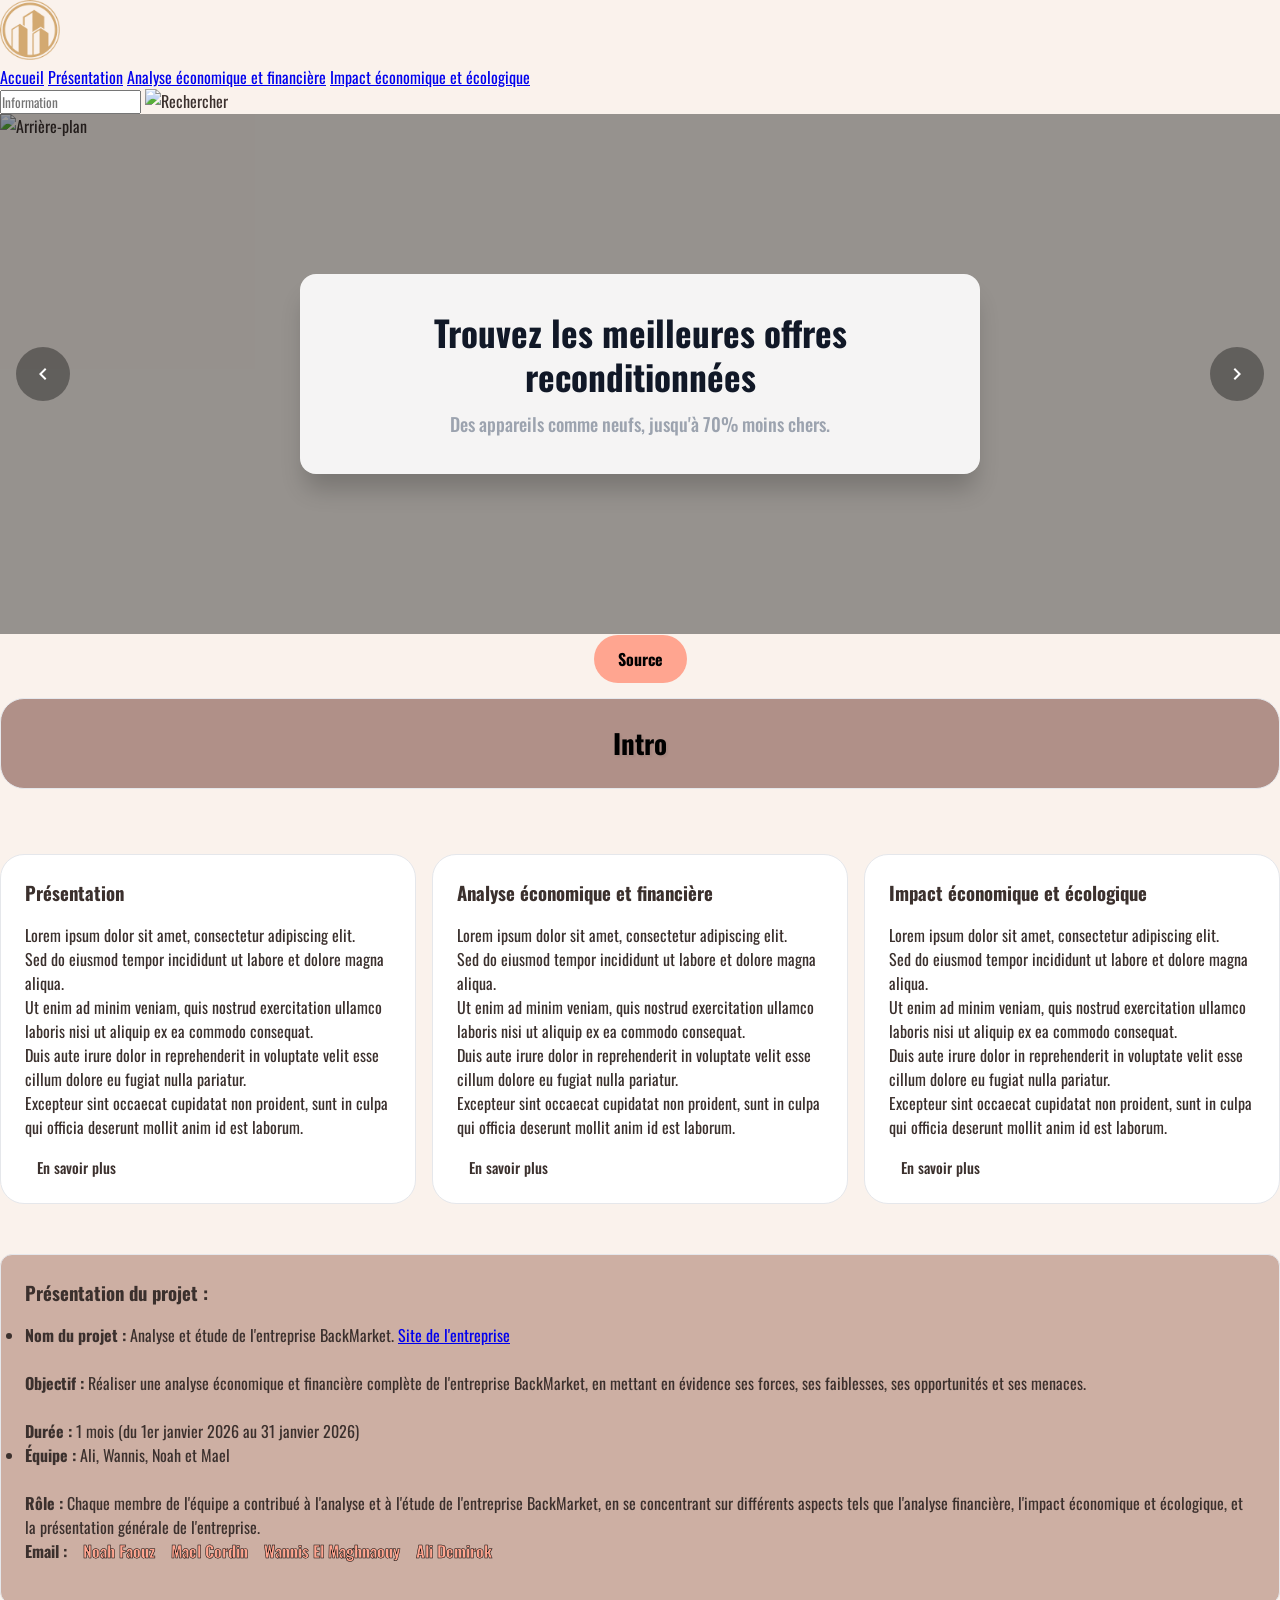
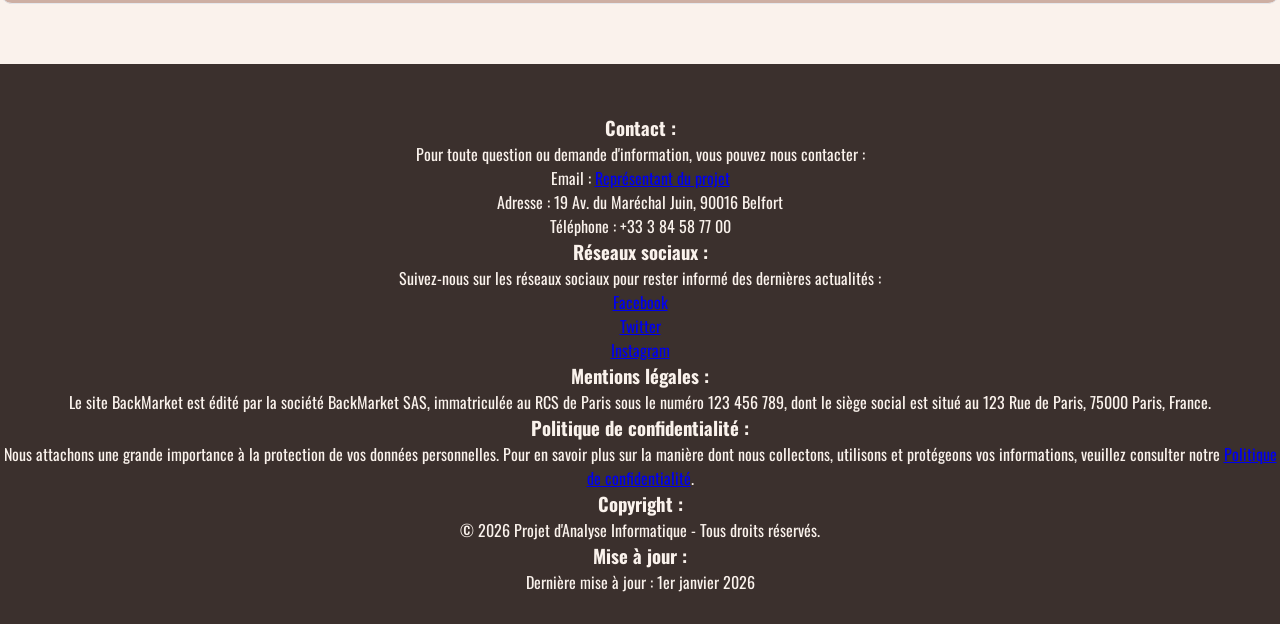
==== index.html @ 86b45fc1 "Update index.html" ====
<!DOCTYPE html>
<html lang="en">
<head>
    <meta charset="UTF-8">
    <meta name="viewport" content="width=device-width, initial-scale=1.0">
    <title>BackMarket - Etude et Analyse</title>
    <link rel="icon" href="img_mael/logo.png" type="image/x-icon" />
    <link rel="stylesheet" href="BackMarket.css" />
    <script src="https://code.iconify.design/iconify-icon/2.1.0/iconify-icon.min.js"></script>
    <script src="script.js" defer></script>
  


    
</head>
<body>  
    <header class="haut de la page">
        
        <nav class="labarre">
        <!-- LOGO entreprise  -->
          <img src="images/NMAW.png" alt="Description de l'image" width="60px"> 

        <!-- BARRE DE NAVIGATION -->
            
            <div class="liens">
            <a href="index.html" class="lien">Accueil</a>
            <a href="page_Ali.html" class="lien">Présentation</a>
            <a href="pageWannis.html" class="lien">Analyse économique et financière</a>
            <a href="page_Noah.html" class="lien">Impact économique et écologique</a>
            </div>
        

    
        <!-- BARRE DE RECHERCHE -->
        <div class="recherche">
            <input type="search" id="search" name="search" placeholder="Information">
            <label for="search">
                <img src="img_mael/Loupe.png" alt="Rechercher" class="icon-loupeMael">
            </label>
        </div>
        </nav>
    </header>

    
                                                             <!-- Hero Image-->

<section class="imagescentraleMael">
   <div class="carrouselMael" data-carousel>
    <div class="carousel-controlsMael">
      <button class="carousel-btnMael prevMael" data-carousel-button="prev" type="button" aria-label="Précédent">
        <svg viewBox="0 0 24 24" aria-hidden="true" class="carousel-iconMael">
          <path d="M15.41 7.41L14 6l-6 6 6 6 1.41-1.41L10.83 12z"/>
        </svg>
      </button>
      <button class="carousel-btnMael nextMael" data-carousel-button="next" type="button" aria-label="Suivant">
        <svg viewBox="0 0 24 24" aria-hidden="true" class="carousel-iconMael">
          <path d="M8.59 16.59L10 18l6-6-6-6-1.41 1.41L13.17 12z"/>
        </svg>
      </button>
    </div>
   
    <ul data-slides>
    <li class="slideMael" data-active>
      <img src="15.jpeg" alt="Arrière-plan" class="imgBackMael">

         <div class="TexteMael">
                <div class="Texte2Mael"> 
                <h1>Trouvez les meilleures offres reconditionnées</h1>  
                <p>Des appareils comme neufs, jusqu'à 70% moins chers.</p>
                </div>
            </div>
    </li>
    <li class="slideMael">
      <img src="15.jpeg" alt="Arrière-plan" class="imgBackMael">

         <div class="TexteMael">
                <div class="Texte2Mael"> 
                <h1>Trouvez les meilleures offres reconditionnées</h1>  
                <p>Des appareils comme neufs, jusqu'à chers.</p>
                </div>
            </div>
    </li>
    <li class="slideMael">
      <img src="fleur.jpeg" alt="Arrière-plan" class="imgBackMael">
         
        <div class="TexteMael">
                <div class="Texte2Mael"> 
                <h1>Trouvez les meilleures offres reconditionnées</h1>  
                <p>Des appareils comme neufs, jusqu'à 70% moins chers.</p>
                </div>
            </div>
    </li>
    </ul>
   </div>
  </section>
    

 
                                                             <!-- Sources-->


   
   <div class="SourceMael">
        <a class="SourcesMael" href=""><h4>Source</h4></a>
    </div> 
    
   
   
                                                             <!-- Infos Rapides-->
   
   
    <section class="presentationMael">
        <div class="introMael">
            <div class="intro-textMael">
                <h2>Intro</h2>
            </div>
        </div>
    </section>
   
    <section class="inforap-conteneurMael">
        
        <article class="inforapMael">
            <div class="Titre-rapPréMael">
                <h3>Présentation</h3>
            </div>
            <div class="Texte-rapPréMael">
                <p> Lorem ipsum dolor sit amet, consectetur adipiscing elit.<br>
                    Sed do eiusmod tempor incididunt ut labore et dolore magna aliqua.<br>
                    Ut enim ad minim veniam, quis nostrud exercitation ullamco laboris nisi ut aliquip ex ea commodo consequat.<br> 
                    Duis aute irure dolor in reprehenderit in voluptate velit esse cillum dolore eu fugiat nulla pariatur.<br> 
                    Excepteur sint occaecat cupidatat non proident, sunt in culpa qui officia deserunt mollit anim id est laborum.</p>
            </div>
            <div>
                <a href="page_Ali.html" class="lienMael">En savoir plus</a>
            </div>
        </article>
        <article class="inforapMael">
             <div class="Titre-rapAnalyseMael">
                <h3>Analyse économique et financière</h3>
            </div>
            <div class="Texte-rapAnalyseMael">
                <p> Lorem ipsum dolor sit amet, consectetur adipiscing elit.<br>
                    Sed do eiusmod tempor incididunt ut labore et dolore magna aliqua.<br>
                    Ut enim ad minim veniam, quis nostrud exercitation ullamco laboris nisi ut aliquip ex ea commodo consequat.<br> 
                    Duis aute irure dolor in reprehenderit in voluptate velit esse cillum dolore eu fugiat nulla pariatur.<br> 
                    Excepteur sint occaecat cupidatat non proident, sunt in culpa qui officia deserunt mollit anim id est laborum.</p>
            </div>
            <div>
                <a href="pageWannis.html" class="lienMael">En savoir plus</a>
            </div>
        </article>
        <article class="inforapMael">
             <div class="Titre-rapImpactMael">
                <h3>Impact économique et écologique</h3>
            </div>
            <div class="Texte-rapImpactMael">
                <p> Lorem ipsum dolor sit amet, consectetur adipiscing elit.<br>
                    Sed do eiusmod tempor incididunt ut labore et dolore magna aliqua.<br>
                    Ut enim ad minim veniam, quis nostrud exercitation ullamco laboris nisi ut aliquip ex ea commodo consequat.<br> 
                    Duis aute irure dolor in reprehenderit in voluptate velit esse cillum dolore eu fugiat nulla pariatur.<br> 
                    Excepteur sint occaecat cupidatat non proident, sunt in culpa qui officia deserunt mollit anim id est laborum.</p>
            </div>
            <div>
                <a href="page_Noah.html" class="lienMael">En savoir plus</a>
            </div>
        </article>
    </section>
    
   
   
                                                             <!-- Le projet -->
    <section class="Projet_Analyse_InformatiqueMael">
        <article class= "Projet-TitreMael">
            <h3>Présentation du projet  :</h3>
        </article>
        <article class="Projet-listMael">
            <ul class="listMael">
                <li>
                    <strong>Nom du projet :</strong> Analyse et étude de l'entreprise BackMarket.
                    <a href="page_BackMarket.html"target="_blank">Site de l'entreprise</a> <br> <br>
                    <strong>Objectif :</strong> Réaliser une analyse économique et financière complète de l'entreprise BackMarket, en mettant en évidence ses forces, ses faiblesses, ses opportunités et ses menaces. <br> <br>
                    <strong>Durée :</strong> 1 mois (du 1er janvier 2026 au 31 janvier 2026)
                </li>
        

                <li>
                    <strong>Équipe :</strong> Ali, Wannis, Noah et Mael <br> <br>
                    <strong>Rôle :</strong> Chaque membre de l'équipe a contribué à l'analyse et à l'étude de l'entreprise BackMarket, en se concentrant sur différents aspects tels que l'analyse financière, l'impact économique et écologique, et la présentation générale de l'entreprise. <br>
                    <ul class="AdresseMAILMael">
                        <li><strong>Email :</strong> </li>
                        <li><a href="noah.faouz@edu.univ-fcomte.fr" class="AdresseMAILMael1">Noah Faouz</a></li>
                        <li><a href="mael.cordin@edu.univ-fcomte.fr"class="AdresseMAILMael1">Mael Cordin</a></li>
                        <li><a href="wannis.el_maghnaouy@edu.univ-fcomte.fr"class="AdresseMAILMael1">Wannis El Maghnaouy</a></li>
                        <li><a href="ali.demirok@edu.univ-fcomte.fr"class="AdresseMAILMael1">Ali Demirok</a></li>
                    </ul>
                </li>
                </li>
            </ul>
        </article>
    </section>





                                                             <!-- Pieds de page-->
    <footer class="footerMael">
    <article class="ContactMael">
        
        <div class="contactMael">
            <h3>Contact :</h3>
            <p>Pour toute question ou demande d'information, vous pouvez nous contacter :</p>
            <p>Email : <a href="noah.faouz@edu.univ-fcomte.fr">Représentant du projet</a></p>
            <p>Adresse : 19 Av. du Maréchal Juin, 90016 Belfort</p>
            <p>Téléphone : +33 3 84 58 77 00</p>
        </div>
    </article>    

    <article class="ReseauxMael"> 
        <div class="reseauxMael">
            <h3>Réseaux sociaux :</h3>
            <p>Suivez-nous sur les réseaux sociaux pour rester informé des dernières actualités :</p>
            <ul class="listMael">
                <li>
                    <iconify-icon icon="fa6-brands:facebook"></iconify-icon>   
                    <a href="https://www.facebook.com/backmarket" target="_blank">Facebook</a>
                </li>
                <li>
                    <iconify-icon icon="fa6-brands:x-twitter"></iconify-icon>
                    <a href="https://www.twitter.com/backmarket" target="_blank">Twitter</a>
                </li>
                <li>
                    <iconify-icon icon="fa6-brands:instagram"></iconify-icon>
                    <a href="https://www.instagram.com/backmarket" target="_blank">Instagram</a>
                </li>
            </ul>
        </div>
    </article>

    <article class="mentions_politiqueMael">
        <div class="mentionsMael">
            <h3>Mentions légales :</h3>
            <p>Le site BackMarket est édité par la société BackMarket SAS, immatriculée au RCS de Paris sous le numéro 123 456 789, dont le siège social est situé au 123 Rue de Paris, 75000 Paris, France.</p>
        </div>
        
        
        <div class="politiqueMael">
            <h3>Politique de confidentialité :</h3>
            <p>Nous attachons une grande importance à la protection de vos données personnelles. Pour en savoir plus sur la manière dont nous collectons, utilisons et protégeons vos informations, veuillez consulter notre <a href="politique_confidentialite.html">Politique de confidentialité</a>.</p>
        </div>
    </article>
    
    
    <article class="copyright_miseMael">
        <div class="copyrightMael">
            <h3>Copyright :</h3>
            <p>© 2026 Projet d'Analyse Informatique - Tous droits réservés.</p>
        </div>
        
        
        <div class="mise_a_jourMael">
            <h3>Mise à jour :</h3>
            <p>Dernière mise à jour : 1er janvier 2026</p>
        </div>
    </article>
    
</footer>

</body>
</html>
---- BackMarket.css ----
/* ==========================================================================
   1. VARIABLES & REINITIALISATION (RESET)
   ========================================================================== */
@import url('https://fonts.googleapis.com/css2?family=Oswald:wght@300;400;500;600;700&display=swap');



:root {
  /* Palette de couleurs */
  --couleur-saumon: #FFA590;
  --creme: #FAF2EC; 
  --brun: #B09088;
  --rose: #CDAFA3; 
  --brun-fonce: #3B302D; 

  /* Thème global appliqué */
  --primary-color: var(--couleur-saumon);
  --accent-color: var(--brun);
  --text-color: var(--brun-fonce);
  --bg-color: var(--creme);
}



* {
  margin: 0;
  padding: 0;
  box-sizing: border-box;
  font-family: 'Oswald', sans-serif;
}

body {
  color: var(--text-color);
  background-color: var(--bg-color);
  line-height: 1.5;
}

/* ==========================================================================
   2. EN-TÊTE & NAVIGATION
   ========================================================================== */

/* En-tête principal */
.header {
  position: sticky;
  top: 0;
  z-index: 1000;
  background-color: rgba(250, 242, 236, 0.95); /* Créme semi-transparent */
  backdrop-filter: blur(10px);
  -webkit-backdrop-filter: blur(10px);
  border-bottom: 1px solid var(--rose);
  box-shadow: 0 2px 10px rgba(0, 0, 0, 0.05);
}

/* Barre de navigation */
.headerMael {
  position: sticky;
  top: 0;
  z-index: 1000;
  background-color: rgba(250, 242, 236, 0.95); /* Créme semi-transparent */
  backdrop-filter: blur(10px);
  -webkit-backdrop-filter: blur(10px);
  border-bottom: 1px solid var(--rose);
  box-shadow: 0 2px 10px rgba(0, 0, 0, 0.05);
}

/* Barre de navigation */
.labarreMael, 
.navbarMael {
  max-width: 1300px;
  margin: 0 auto;
  height: 75px;
  padding: 0 24px;
  display: flex;
  align-items: center;
  justify-content: space-between;
  gap: 15px;
  flex-wrap: nowrap;
}


/* Liens de navigation */
.liensMael, 
.nav-linksMael {
  display: flex;
  align-items: center;
  gap: 15px;
  white-space: nowrap;
  list-style: none;
}

.lienMael, 
.nav-linksMael a {
  text-decoration: none;
  color: var(--brun-fonce);
  font-size: 0.92rem;
  font-weight: 500;
  padding: 8px 12px;
  border-radius: 8px;
  transition: all 0.2s ease;
}

.lienMael:hover, 
.nav-linksMael a:hover {
  background-color: var(--rose);
  color: #ffffff;
}

/* Champ de recherche */
.rechercheMael {
  position: relative;
  display: flex;
  align-items: center;
  background-color: #ffffff;
  border: 1px solid var(--rose);
  padding: 5px 15px;
  border-radius: 25px;
  width: 220px;
  transition: all 0.2s ease;
}

.rechercheMael:focus-within {
  background-color: #ffffff;
  border-color: var(--couleur-saumon);
  box-shadow: 0 0 0 3px rgba(255, 165, 144, 0.3);
  width: 260px;
}

.rechercheMael input[type="search"] {
  border: none;
  outline: none;
  background: transparent;
  width: 100%;
  font-size: 0.88rem;
  color: var(--brun-fonce);
  padding-right: 30px;
}

.rechercheMael input[type="search"]::placeholder {
  color: var(--brun);
  font-style: italic;
}

.rechercheMael label {
  position: absolute;
  right: 10px;
  display: flex;
  align-items: center;
  cursor: pointer;
}

.icon-loupeMael {
  width: 18px;
  height: 18px;
  object-fit: contain;
}


/* ==========================================================================
   3. SECTIONS HERO & IMAGES CENTRALES
   ========================================================================== */

/* Hero banner dynamique */
.imagescentraleMael {
    position: relative;
    width: 100%;
    height: 520px;
    overflow: hidden;
}

.carrouselMael {
  position: relative;
  width: 100%;
  height: 100%;
}

.carrouselMael > ul {
  position: relative;
  width: 100%;
  height: 100%;
  list-style: none;
}

.carousel-controlsMael {
  position: absolute;
  inset: 0;
  z-index: 2;
  pointer-events: none;
}

.slideMael {
  position: absolute;
  inset: 0;
  opacity: 0;
  transition: 200ms opacity ease-in-out;
  transition-delay: 200ms;
}

.slideMael[data-active] {
  opacity: 1;
  z-index: 1;
  transition-delay: 0ms;
}

.imgBackMael {
    width: 100%;
    height: 100%;
    object-fit: cover; 
    display: block;
}

.TexteMael {
    position: absolute;
    inset: 0;
    background: rgba(0, 0, 0, 0.4); 
    display: flex;
    justify-content: center;
    align-items: center;
    padding: 20px;
}

.Texte2Mael {
    background-color: rgba(255, 255, 255, 0.9); 
    backdrop-filter: blur(5px); 
    padding: 36px 48px;
    border-radius: 16px;
    text-align: center;
    max-width: 680px;
    box-shadow: 0 20px 25px -5px rgba(0, 0, 0, 0.2);
}

.Texte2Mael h1{
font-size: 2.2rem;
font-weight: 700;
color: #111827 ;
margin-bottom: 12px;
line-height: 1.25;
}

.Texte2Mael p{
    font-size: 1.15rem;
    color: #9ca3af;
    font-weight: 500;
}

.carousel-btnMael {
  position: absolute;
  top: 50%;
  transform: translateY(-50%);
  width: 54px;
  height: 54px;
  border: none;
  border-radius: 50%;
  background: rgba(0, 0, 0, 0.35);
  color: white;
  cursor: pointer;
  display: flex;
  align-items: center;
  justify-content: center;
  pointer-events: auto;
}

.carousel-btnMael.prevMael {
  left: 1rem;
}

.carousel-btnMael.nextMael {
  right: 1rem;
}

.carousel-btnMael:hover,
.carousel-btnMael:focus {
  background: rgba(0, 0, 0, 0.55);
  outline: none;
}


.carousel-iconMael {
  width: 24px;
  height: 24px;
  fill: currentColor;
  display: block;
}

/* ==========================================================================
   3.5 Page Accueil 
   ========================================================================== */

/*Fiches rapides*/

.introMael{
    max-width: 1300px;
    margin: 15px auto;
    padding: 24px;
    background: var(--brun);
    border-radius: 24px;
    border: 1px solid #e5e7eb;
    
    display:flex;
    justify-content: center;
}

.intro-textMael{
    
    font-size: large;
   font-weight: bolder;
   text-transform: capitalize;
   text-shadow: 2px 2px 2Px rgba(0, 0, 0, 0.05) ;
   color: black;

}


.inforapMael{
    max-width: 1300px;
    margin: 50px auto;
    padding: 24px;
    background: #ffffff;
    border-radius: 24px;
    border: 1px solid #e5e7eb;

    display: flex;
    flex-direction: column;
    gap: 16px;
    justify-content: space-between;
    align-items: flex-start;
}

.inforap-conteneurMael{
    display: flex;
    flex-direction: row;
    justify-content: space-between;
    gap: 16px;
}


.inforapMael:hover{
    box-shadow: 0 10px 15px -3px rgba(0, 0, 0, 0.1), 0 4px 6px -2px rgba(0, 0, 0, 0.05);
    transform: scale(1.02) translateY(-2px);
    transition: all 0.2s ease;
}


/* Projet */

.AdresseMAILMael{
    list-style-type: none;
    padding: 0;
    display: flex;
    gap: 1px 16px;
    flex-wrap: wrap;
    justify-content: flex-start;
}

.AdresseMAILMael1{
    text-decoration: none;
    color: var(--couleur-saumon);
    -webkit-text-stroke: 0.5px #000000;
    font-weight: bold;

}

.AdresseMAILMael1:hover{
    background-color: #e5e7eb;
    color: #000000;
    border-radius: 24px;
}



.Projet_Analyse_InformatiqueMael{
    background: var(--rose);
    border-radius: 12px;
    border: 1px solid #e5e7eb;
    padding: 24px;
}

.Projet-listMael{
    padding: 16px 0;
    display: flex;
    gap: 16px;
    flex-wrap: wrap;
    justify-content: center;
}

/*Sources*/

.SourceMael {
    display: flex;
    justify-content: center;
}

.SourcesMael{
    display: flex;
    align-items: center;
    justify-content: center;
    padding: 12px 24px;
    margin-top: 1px;
    border-radius: 24px;
    background: var(--couleur-saumon);
    color: black;
    text-decoration: none;
}

.SourcesMael:hover{
  box-shadow: 0 10px 15px -3px rgba(0, 0, 0, 0.1), 0 4px 6px -2px rgba(0, 0, 0, 0.05);
    transform: scale(1.02) translateY(-2px);
    transition: all 0.2s ease;
}



/* ==========================================================================
   4. BOUTONS & SECTIONS GENERALES
   ========================================================================== */

.button {
  display: inline-block;
  padding: 12px 25px;
  background-color: var(--couleur-saumon);
  color: var(--creme);
  text-decoration: none;
  border-radius: 8px;
  font-weight: bold;
  transition: all 0.3s ease;
}

.button:hover {
  transform: translateY(-2px);
  background-color: var(--brun);
  color: #ffffff;
}

.section {
  max-width: 1100px;
  margin: auto;
  padding: 80px 20px;
  text-align: center;
}

.section h2 {
  font-size: 2.2rem;
  margin-bottom: 20px;
  color: var(--brun-fonce);
}

.section > p {
  max-width: 700px;
  margin: 0 auto;
}

/* ==========================================================================
   5. CARTES & SERVICES
   ========================================================================== */

.services {
  max-width: 1200px;
  margin: 0 auto;
}

.cards {
  margin-top: 40px;
  display: grid;
  grid-template-columns: repeat(3, 1fr);
  gap: 25px;
}

.card {
  padding: 30px;
  background-color: #ffffff;
  border: 1px solid var(--rose);
  border-radius: 12px;
  transition: all 0.3s ease;
}

.card:hover {
  transform: translateY(-5px);
  box-shadow: 0 10px 25px rgba(59, 48, 45, 0.15);
}

.card h3 {
  margin-bottom: 15px;
  color: var(--brun-fonce);
}

/* ==========================================================================
   6. CONTENUS SPECIFIQUES (SOURCES, CONTACT)
   ========================================================================== */

.Sources {
  max-width: 1300px;
  margin: 50px auto;
  padding: 24px;
  background: #ffffff;
  border-radius: 12px;
  border: 1px solid var(--rose);
}

.Sources h2 {
  font-size: 1.4rem;
  color: var(--brun-fonce);
  margin-bottom: 16px;
}

.list {
  list-style-type: none;
  padding: 0;
}

.list li {
  padding: 10px 0;
  border-bottom: 1px solid var(--creme);
  color: var(--brun-fonce);
  font-size: 0.92rem;
  line-height: 1.5;
}

.list li:last-child {
  border-bottom: none;
}

.contact {
  background-color: var(--creme);
  max-width: none;
}

.contact .button {
  margin-top: 25px;
  background-color: var(--couleur-saumon);
  color: #ffffff;
}

.haut-de-la-page {  
  color: var(--couleur-saumon);
}



/* ==========================================================================
   STYLES SPÉCIFIQUES : IMPACT ÉCOLOGIQUE & TABLEAU
   ========================================================================== */

/* En-tête de section principal */
main section:first-child {
  margin-bottom: 48px;
  padding: 40px 32px;
  background-color: rgba(250, 242, 236, 0.8); /* Fond crème très doux */
  border: 1px solid rgba(205, 175, 163, 0.4); /* Bordure rose subtile */
  border-radius: 16px;
  box-shadow: 0 4px 20px rgba(59, 48, 45, 0.04); /* Ombre douce */
}

/* Espacement global des sections */
main section {
  margin-bottom: 56px;
  padding: 0 10px;
}

main section h2 {
  margin-bottom: 28px;
  color: var(--brun-fonce);
  font-family: 'Oswald', sans-serif;
}

/* --- CARTES D'IMPACT EN CHIFFRES --- */
.cards {
  display: grid;
  grid-template-columns: repeat(auto-fit, minmax(260px, 1fr));
  gap: 24px;
  margin-top: 24px;
}

.cards .card {
  text-align: center;
  background-color: #ffffff;
  padding: 32px 24px; /* Padding interne généreux */
  margin: 0;
  border: 1px solid rgba(205, 175, 163, 0.5); /* Bordure fluide */
  border-radius: 16px;
  box-shadow: 0 4px 15px rgba(59, 48, 45, 0.05); /* Transition d'ombre */
  transition: transform 0.3s ease, box-shadow 0.3s ease, border-color 0.3s ease;
}

.cards .card:hover {
  transform: translateY(-4px); /* Effet d'élévation fluide */
  border-color: var(--couleur-saumon);
  box-shadow: 0 10px 25px rgba(255, 165, 144, 0.18);
}

.cards .card h3 {
  font-size: 2.8rem;
  font-weight: 700;
  color: var(--couleur-saumon);
  margin-bottom: 12px;
  line-height: 1.1;
}

.cards .card p {
  color: var(--brun-fonce);
  font-size: 0.98rem;
  line-height: 1.5;
  margin: 0;
}

/* --- TABLEAU COMPARATIF FLUIDE --- */
.table-container {
  overflow-x: auto;
  border-radius: 16px;
  border: 1px solid rgba(205, 175, 163, 0.5);
  box-shadow: 0 4px 18px rgba(59, 48, 45, 0.04);
  margin-top: 20px;
}

.table {
  width: 100%;
  border-collapse: separate;
  border-spacing: 0;
  background-color: #ffffff;
}

.table th, 
.table td {
  padding: 18px 24px; /* Marges internes confortables */
  text-align: left;
  border-bottom: 1px solid rgba(250, 242, 236, 0.9);
}

.table th {
  background-color: var(--brun-fonce);
  color: var(--creme);
  font-weight: 600;
  font-size: 1rem;
  letter-spacing: 0.5px;
}

.table tr:last-child td {
  border-bottom: none; /* Supprime la bordure de la dernière ligne */
}

.table tbody tr {
  transition: background-color 0.2s ease;
}

.table tbody tr:hover {
  background-color: rgba(250, 242, 236, 0.6); /* Survol doux sur la ligne */
}

/* Badges de statut dans le tableau */
.badge {
  display: inline-block;
  padding: 8px 16px; /* Padding ajusté pour un effet pilule */
  margin: 2px 0;
  border-radius: 20px;
  font-size: 0.85rem;
  font-weight: 500;
  letter-spacing: 0.3px;
}

.badge.bg-success {
  background-color: rgba(255, 165, 144, 0.2); /* Fond léger */
  color: var(--brun-fonce);
  border: 1px solid var(--couleur-saumon);
}

.badge.bg-danger {
  background-color: rgba(176, 144, 136, 0.15);
  color: var(--brun-fonce);
  border: 1px solid var(--rose);
}

/* Section globale du graphique */
.section-graphique {
  justify-content: center;
  text-align: center;
}

.section-graphique h2 {
  color: var(--brun-fonce);
  font-family: 'Oswald', sans-serif;
  font-size: 1.8rem;
  margin-bottom: 24px;
}

/* Carte flottante sans bordure */
.conteneur-graphique {
  width: 100%;
  max-width: 850px;
  margin: 0 auto;
  padding: 20px;
  background-color: #ffffff;
  
  /* Retrait total de bordure */
  border: none; 
  
  /* Coins arrondis doux */
  border-radius: 16px; 
  
  /* Ombre portée principale : effet carte flottante */
  box-shadow: 0 10px 30px rgba(59, 48, 45, 0.08), 
              0 2px 8px rgba(0, 0, 0, 0.04);
              
  /* Animation fluide au survol */
  transition: transform 0.3s cubic-bezier(0.165, 0.84, 0.44, 1), 
              box-shadow 0.3s cubic-bezier(0.165, 0.84, 0.44, 1);
}

/* Effet au survol (la carte s'élève légèrement) */
.conteneur-graphique:hover {
  transform: translateY(-6px);
  box-shadow: 0 20px 40px rgba(59, 48, 45, 0.12), 
              0 6px 16px rgba(255, 165, 144, 0.2); /* Touche saumon très subtile dans l'ombre */
}

/* Image à l'intérieur */
.conteneur-graphique img {
  width: 100%;
  height: auto;
  display: block;
  border-radius: 12px;
  object-fit: contain;
}

/* ==========================================================================
   7. PIED DE PAGE (FOOTER)
   ========================================================================== */

footer, 
.pieds {
  background-color: var(--brun-fonce);
  color: var(--creme);
  padding: 50px 0 30px 0;
  margin-top: 60px;
  text-align: center;
}

.pieds-div {
  max-width: 1300px;
  margin: 0 auto;
  padding: 0 24px;
  display: flex;
  justify-content: space-between;
  gap: 40px;
  flex-wrap: wrap;
  text-align: left;
}

.pieds-info, 
.pieds-liens, 
.pieds-legal {
  flex: 1;
  min-width: 220px;
}

.pieds h3 {
  font-size: 1.2rem;
  margin-bottom: 12px;
  color: #ffffff;
}

.pieds h4 {
  font-size: 1rem;
  margin-bottom: 12px;
  color: var(--rose);
}

.pieds p {
  color: var(--rose);
  font-size: 0.88rem;
  line-height: 1.5;  
}

.pieds-liens a {
  display: block;
  color: var(--creme);
  text-decoration: none;
  font-size: 0.9rem;
  margin-bottom: 8px;
  transition: color 0.2s ease;
}

.pieds-liens a:hover {
  color: var(--couleur-saumon);
}

/* ==========================================================================
   8. MEDIA QUERIES (RESPONSIVE)
   ========================================================================== */

@media (max-width: 960px) {
  .labarre, 
  .navbar {
    flex-direction: column;
    height: auto;
    padding: 16px;
  }

  .liens, 
  .nav-links {
    flex-wrap: wrap;
    justify-content: center;
  }

  .recherche, 
  .recherche:focus-within {
    width: 100%;
  }

  .cards {
    grid-template-columns: 1fr;
  }
  
  .imagecentrale {
    height: 380px;
  }

  .Texte2 h1 {
    font-size: 1.6rem;
  }

  .Texte2 a {
    font-size: 0.98rem;
  }
}
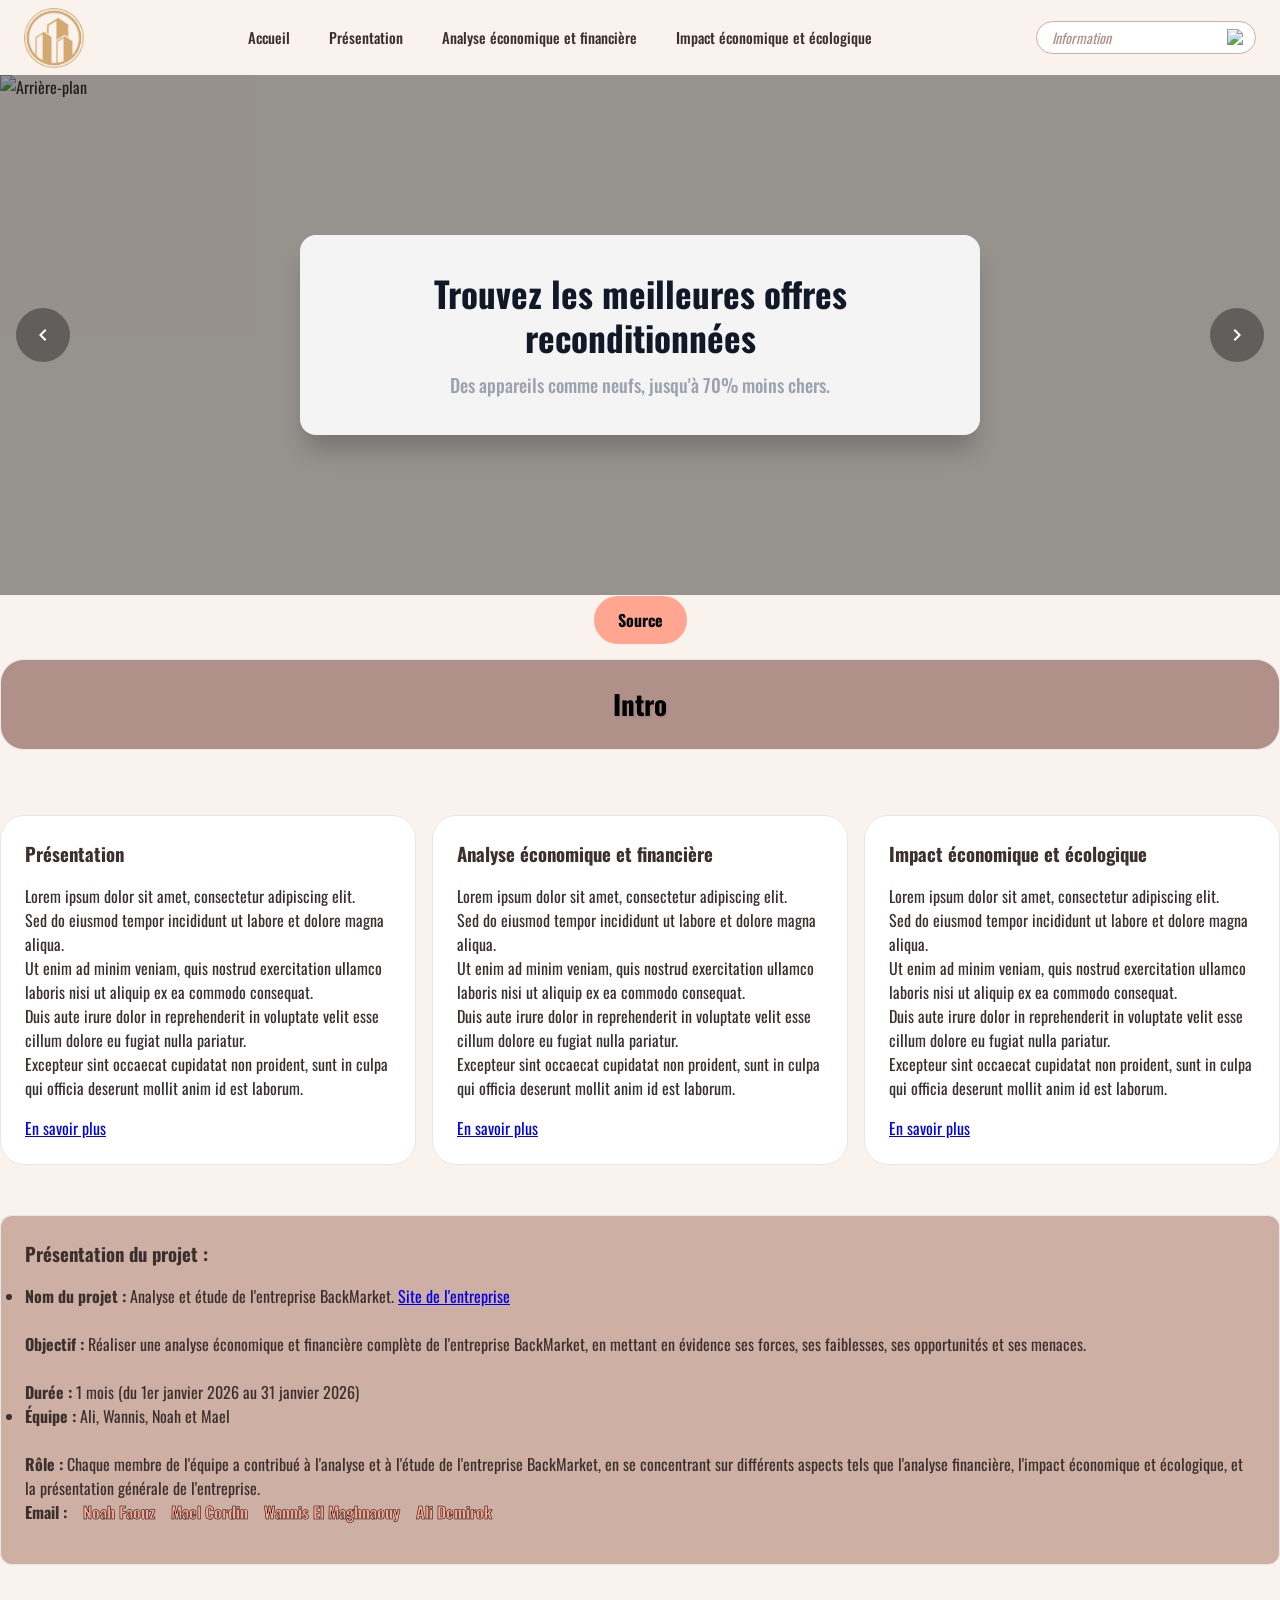
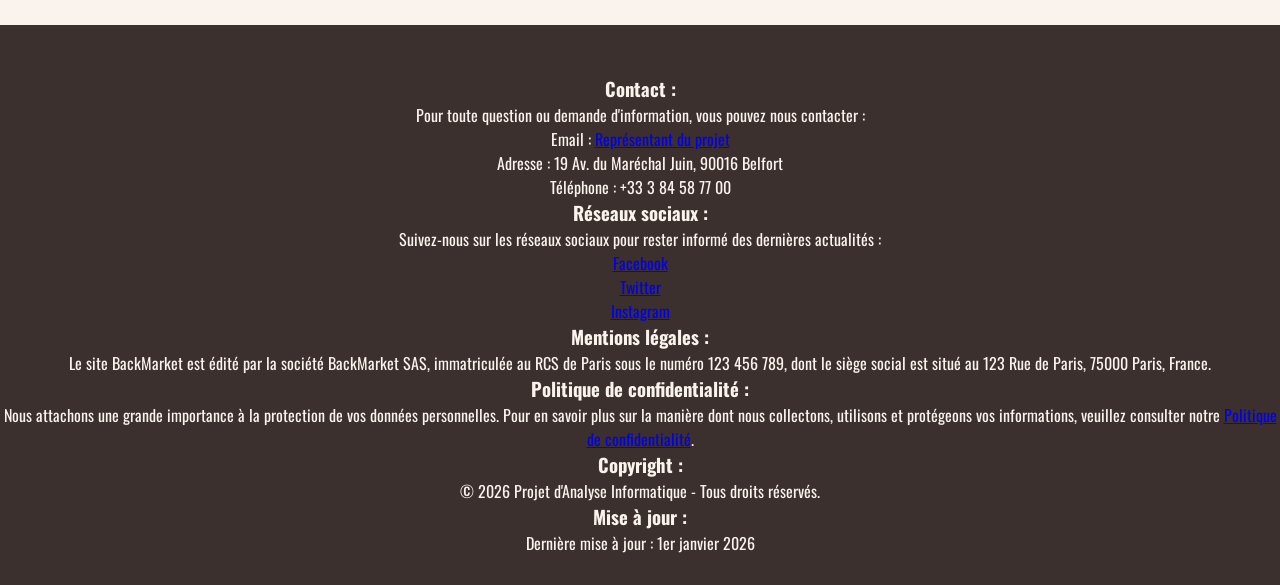
==== commit 73efdb9f: "Update search icon class in index.html" ====
--- a/index.html
+++ b/index.html
@@ -35,7 +35,7 @@
         <div class="recherche">
             <input type="search" id="search" name="search" placeholder="Information">
             <label for="search">
-                <img src="img_mael/Loupe.png" alt="Rechercher" class="icon-loupeMael">
+                <img src="img_mael/Loupe.png" alt="Rechercher" class="icon-loupe">
             </label>
         </div>
         </nav>
--- a/BackMarket.css
+++ b/BackMarket.css
@@ -52,7 +52,7 @@
 }
 
 /* Barre de navigation */
-.headerMael {
+.header {
   position: sticky;
   top: 0;
   z-index: 1000;
@@ -64,8 +64,8 @@
 }
 
 /* Barre de navigation */
-.labarreMael, 
-.navbarMael {
+.labarre, 
+.navbar {
   max-width: 1300px;
   margin: 0 auto;
   height: 75px;
@@ -79,8 +79,8 @@
 
 
 /* Liens de navigation */
-.liensMael, 
-.nav-linksMael {
+.liens, 
+.nav-link {
   display: flex;
   align-items: center;
   gap: 15px;
@@ -88,8 +88,8 @@
   list-style: none;
 }
 
-.lienMael, 
-.nav-linksMael a {
+.lien, 
+.nav-links a {
   text-decoration: none;
   color: var(--brun-fonce);
   font-size: 0.92rem;
@@ -99,14 +99,14 @@
   transition: all 0.2s ease;
 }
 
-.lienMael:hover, 
-.nav-linksMael a:hover {
+.lien:hover, 
+.nav-links a:hover {
   background-color: var(--rose);
   color: #ffffff;
 }
 
 /* Champ de recherche */
-.rechercheMael {
+.recherche {
   position: relative;
   display: flex;
   align-items: center;
@@ -118,14 +118,14 @@
   transition: all 0.2s ease;
 }
 
-.rechercheMael:focus-within {
+.recherche:focus-within {
   background-color: #ffffff;
   border-color: var(--couleur-saumon);
   box-shadow: 0 0 0 3px rgba(255, 165, 144, 0.3);
   width: 260px;
 }
 
-.rechercheMael input[type="search"] {
+.recherche input[type="search"] {
   border: none;
   outline: none;
   background: transparent;
@@ -135,12 +135,12 @@
   padding-right: 30px;
 }
 
-.rechercheMael input[type="search"]::placeholder {
+.recherche input[type="search"]::placeholder {
   color: var(--brun);
   font-style: italic;
 }
 
-.rechercheMael label {
+.recherche label {
   position: absolute;
   right: 10px;
   display: flex;
@@ -148,7 +148,7 @@
   cursor: pointer;
 }
 
-.icon-loupeMael {
+.icon-loupe {
   width: 18px;
   height: 18px;
   object-fit: contain;
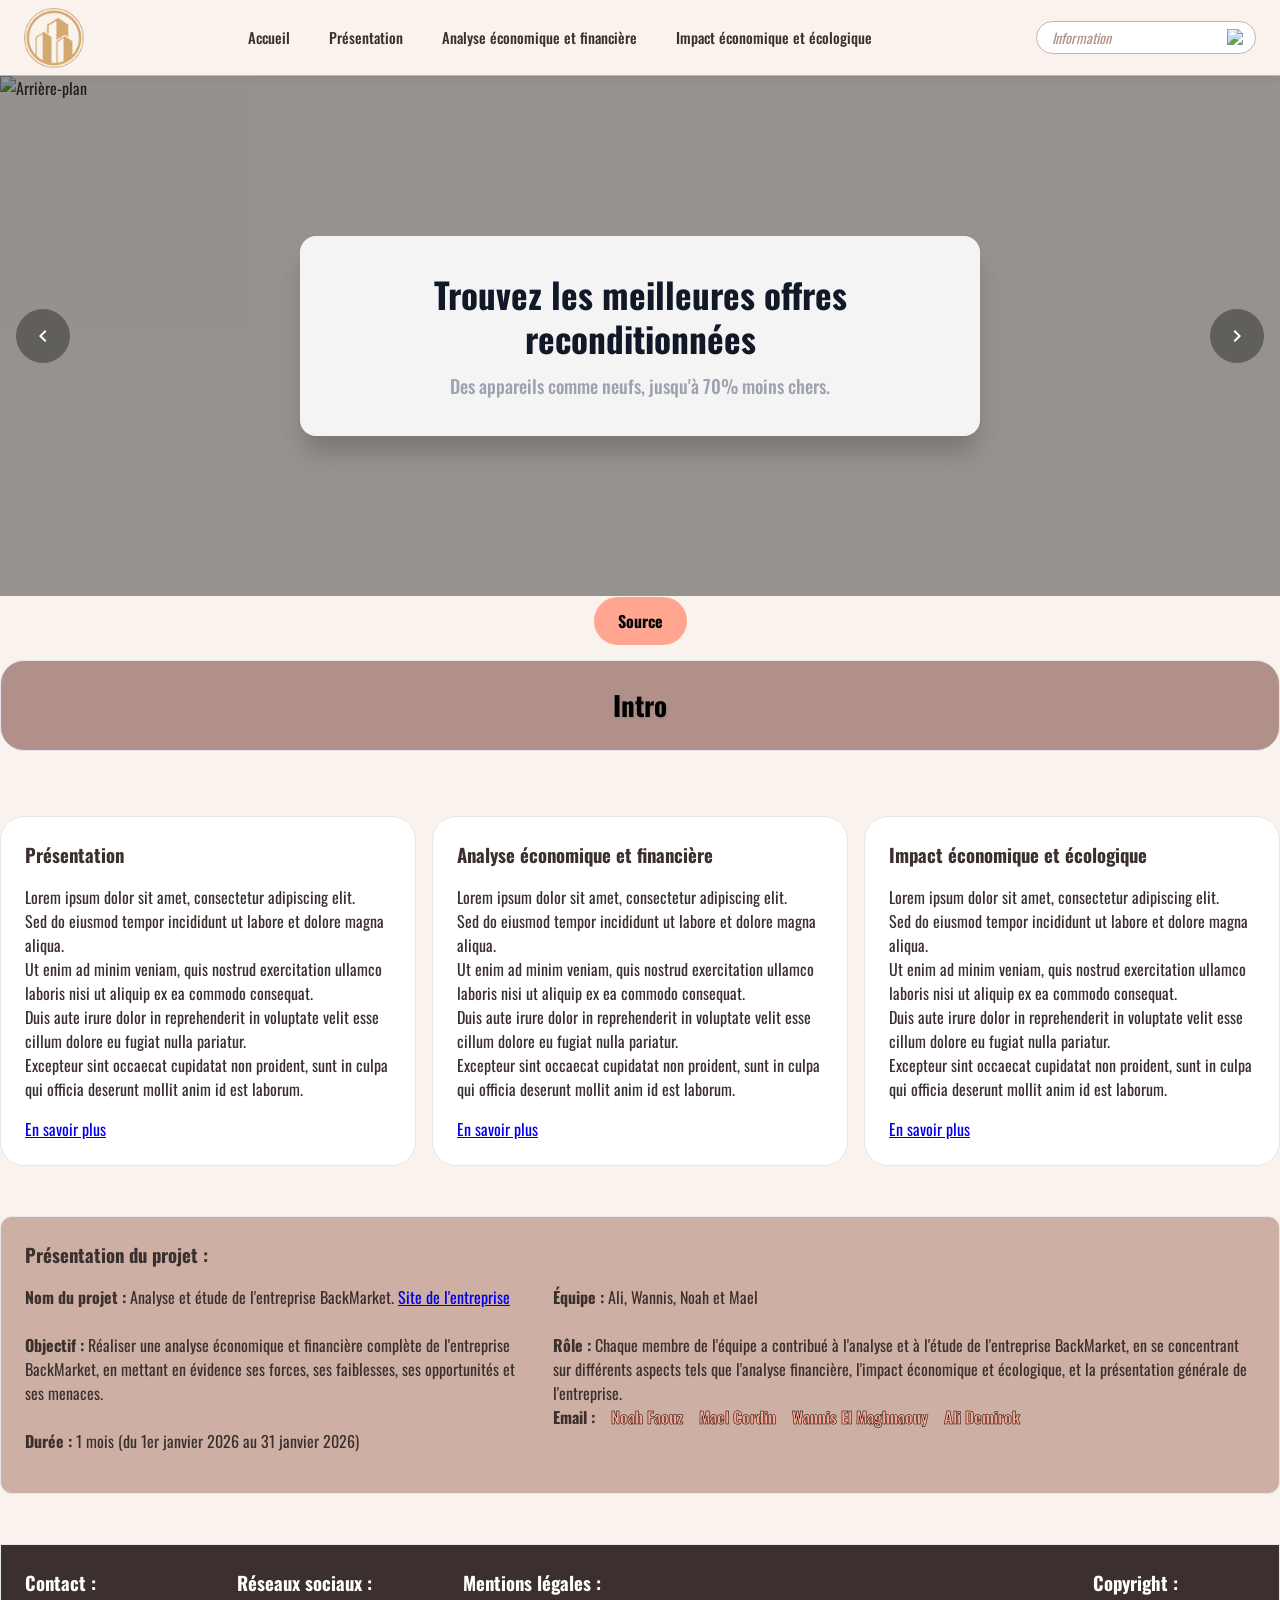
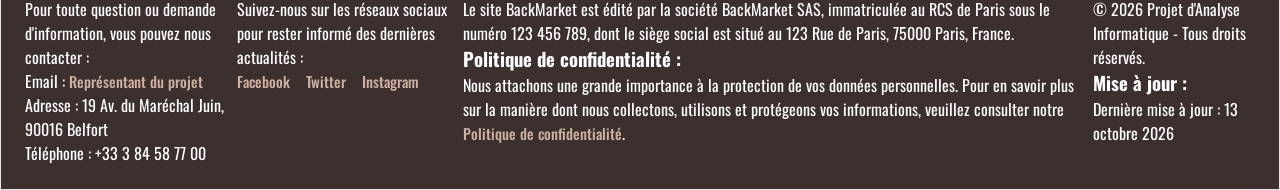
==== commit 6902a42b: "Update index.html" ====
--- a/index.html
+++ b/index.html
@@ -260,7 +260,7 @@
         
         <div class="mise_a_jourMael">
             <h3>Mise à jour :</h3>
-            <p>Dernière mise à jour : 1er janvier 2026</p>
+            <p>Dernière mise à jour : 13 octobre 2026</p>
         </div>
     </article>
     
--- a/BackMarket.css
+++ b/BackMarket.css
@@ -39,20 +39,10 @@
    2. EN-TÊTE & NAVIGATION
    ========================================================================== */
 
+
+
 /* En-tête principal */
-.header {
-  position: sticky;
-  top: 0;
-  z-index: 1000;
-  background-color: rgba(250, 242, 236, 0.95); /* Créme semi-transparent */
-  backdrop-filter: blur(10px);
-  -webkit-backdrop-filter: blur(10px);
-  border-bottom: 1px solid var(--rose);
-  box-shadow: 0 2px 10px rgba(0, 0, 0, 0.05);
-}
-
-/* Barre de navigation */
-.header {
+header {
   position: sticky;
   top: 0;
   z-index: 1000;
@@ -80,7 +70,7 @@
 
 /* Liens de navigation */
 .liens, 
-.nav-link {
+.nav-links {
   display: flex;
   align-items: center;
   gap: 15px;
@@ -153,7 +143,6 @@
   height: 18px;
   object-fit: contain;
 }
-
 
 /* ==========================================================================
    3. SECTIONS HERO & IMAGES CENTRALES
@@ -723,62 +712,47 @@
    7. PIED DE PAGE (FOOTER)
    ========================================================================== */
 
-footer, 
-.pieds {
-  background-color: var(--brun-fonce);
-  color: var(--creme);
-  padding: 50px 0 30px 0;
-  margin-top: 60px;
-  text-align: center;
-}
-
-.pieds-div {
-  max-width: 1300px;
-  margin: 0 auto;
-  padding: 0 24px;
-  display: flex;
-  justify-content: space-between;
-  gap: 40px;
-  flex-wrap: wrap;
-  text-align: left;
-}
-
-.pieds-info, 
-.pieds-liens, 
-.pieds-legal {
-  flex: 1;
-  min-width: 220px;
-}
-
-.pieds h3 {
-  font-size: 1.2rem;
-  margin-bottom: 12px;
-  color: #ffffff;
-}
-
-.pieds h4 {
-  font-size: 1rem;
-  margin-bottom: 12px;
-  color: var(--rose);
-}
-
-.pieds p {
-  color: var(--rose);
-  font-size: 0.88rem;
-  line-height: 1.5;  
-}
-
-.pieds-liens a {
-  display: block;
-  color: var(--creme);
-  text-decoration: none;
-  font-size: 0.9rem;
-  margin-bottom: 8px;
-  transition: color 0.2s ease;
-}
-
-.pieds-liens a:hover {
-  color: var(--couleur-saumon);
+.footerMael {
+    position:relative;
+    width: 100%;
+    margin:50px 0 0 0;
+    margin-bottom: 0px;
+    height: auto;
+    padding: 24px;
+    background: var(--brun-fonce);
+    border: 1px solid #e5e7eb;
+    display: flex;
+    flex-direction:row ;
+    gap: 10px;
+    justify-content: flex-start;
+    align-items: flex-start;
+    color: white;
+}
+
+.footerMael a{
+    text-decoration: none;
+    color: var(--rose);
+    font-size: 0.92rem;
+    font-weight: 500;
+    padding: 2px 0px;
+    border-radius: 8px;
+    transition: all 0.2s ease;
+}
+
+.footerMael a:hover{
+    background-color: #e5e7eb;
+    color: #111827;
+}
+
+.listMael{
+    list-style-type: none;
+    padding: 0;
+
+    display: flex;
+    gap: 16px;
+    flex-wrap: nowrap;
+    justify-content: flex-start;
+    align-items: flex-start;
 }
 
 /* ==========================================================================
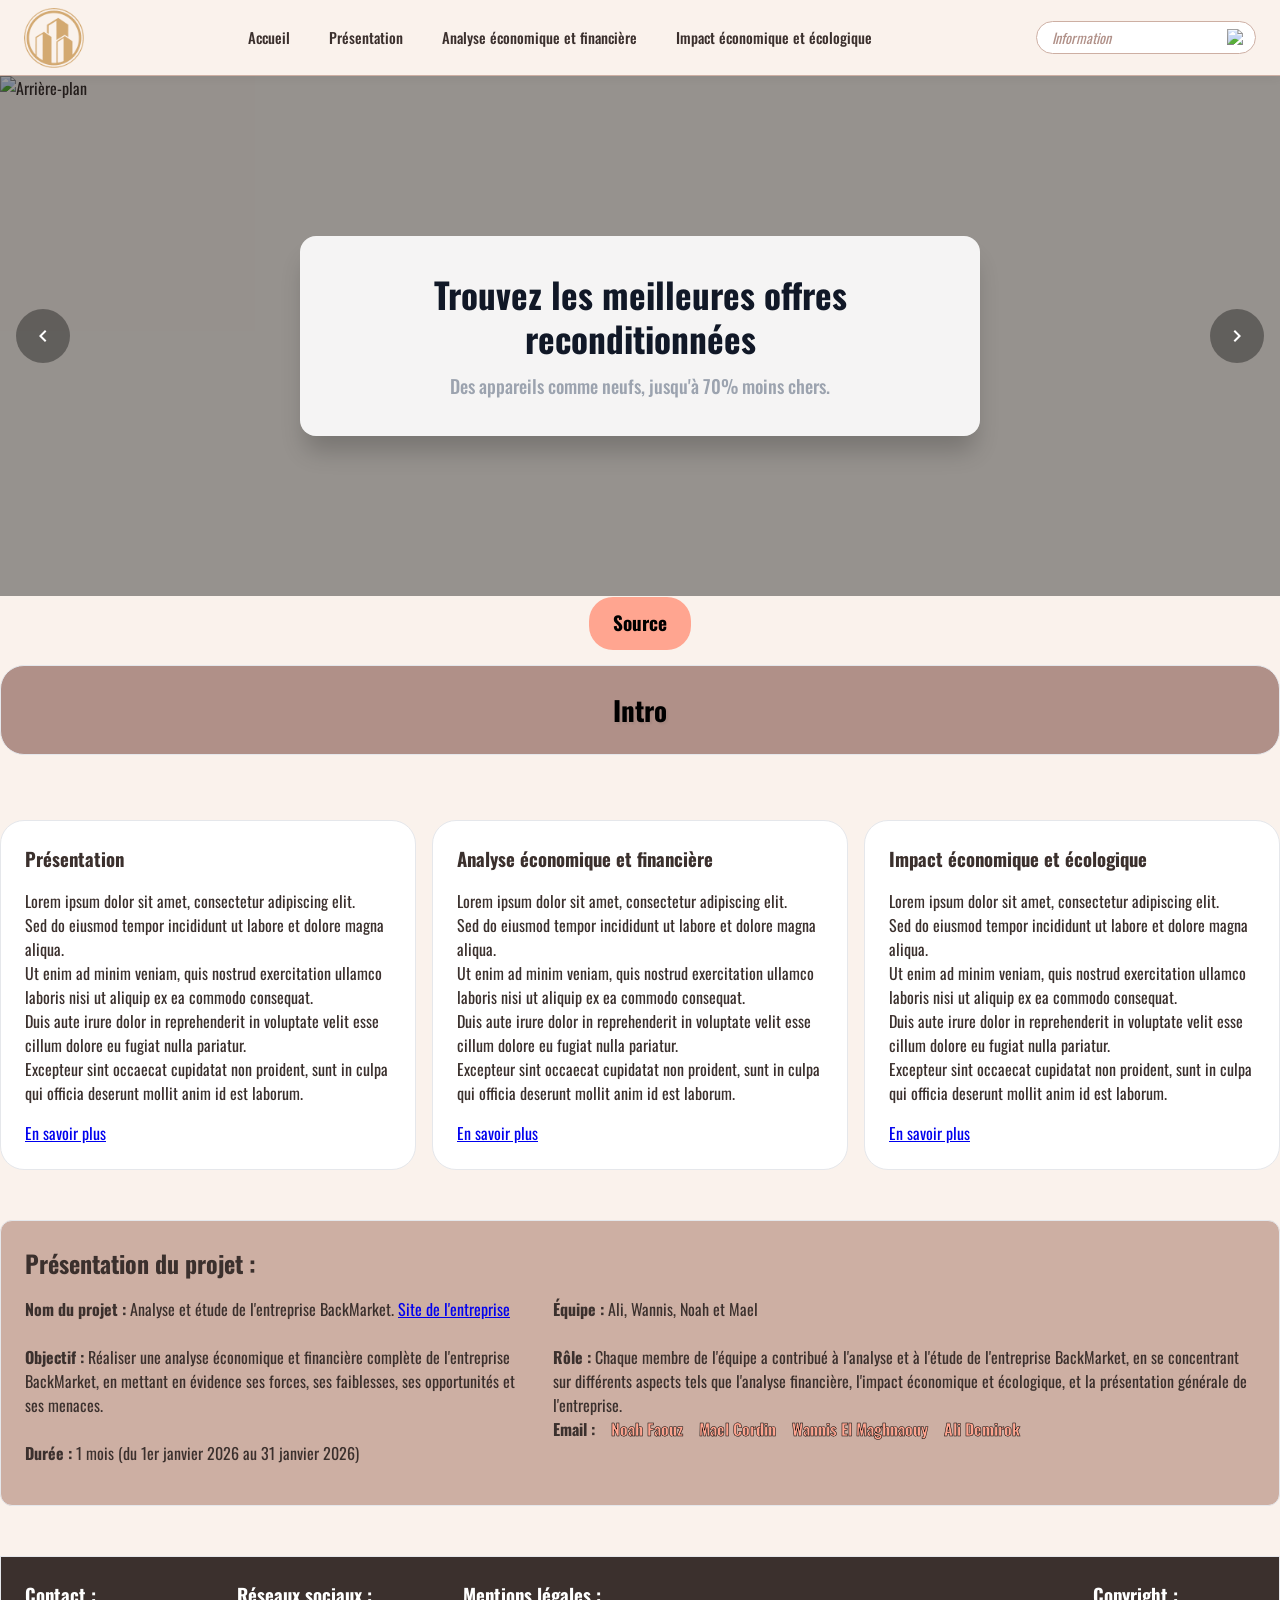
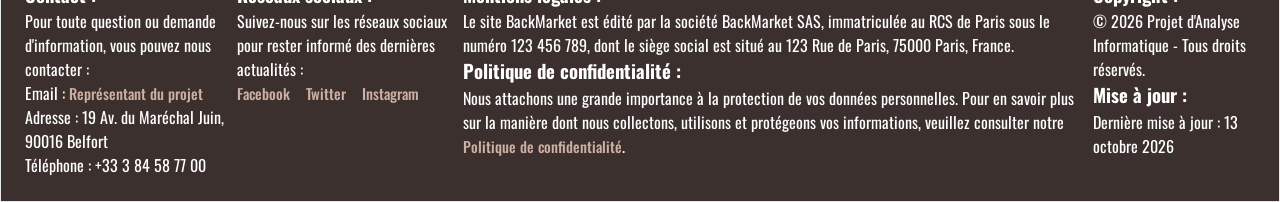
==== commit 42030490: "modif" ====
--- a/index.html
+++ b/index.html
@@ -1,27 +1,22 @@
 <!DOCTYPE html>
-<html lang="en">
+<html lang="fr">
 <head>
     <meta charset="UTF-8">
     <meta name="viewport" content="width=device-width, initial-scale=1.0">
     <title>BackMarket - Etude et Analyse</title>
-    <link rel="icon" href="img_mael/logo.png" type="image/x-icon" />
-    <link rel="stylesheet" href="BackMarket.css" />
+    <link rel="icon" href="img_mael/logo.png" type="image/x-icon">
+    <link rel="stylesheet" href="BackMarket.css">
     <script src="https://code.iconify.design/iconify-icon/2.1.0/iconify-icon.min.js"></script>
     <script src="script.js" defer></script>
-  
-
-
-    
 </head>
 <body>  
-    <header class="haut de la page">
+    <header class="haut-de-la-page">
         
         <nav class="labarre">
-        <!-- LOGO entreprise  -->
-          <img src="images/NMAW.png" alt="Description de l'image" width="60px"> 
+        <!-- LOGO entreprise -->
+          <img src="images/NMAW.png" alt="Logo de NMAW Industries" width="60"> 
 
         <!-- BARRE DE NAVIGATION -->
-            
             <div class="liens">
             <a href="index.html" class="lien">Accueil</a>
             <a href="page_Ali.html" class="lien">Présentation</a>
@@ -29,8 +24,6 @@
             <a href="page_Noah.html" class="lien">Impact économique et écologique</a>
             </div>
         
-
-    
         <!-- BARRE DE RECHERCHE -->
         <div class="recherche">
             <input type="search" id="search" name="search" placeholder="Information">
@@ -41,74 +34,60 @@
         </nav>
     </header>
 
+    <!-- Hero Image-->
+    <section class="imagescentraleMael">
+       <div class="carrouselMael" data-carousel>
+        <div class="carousel-controlsMael">
+          <button class="carousel-btnMael prevMael" data-carousel-button="prev" type="button" aria-label="Précédent">
+            <svg viewBox="0 0 24 24" aria-hidden="true" class="carousel-iconMael">
+              <path d="M15.41 7.41L14 6l-6 6 6 6 1.41-1.41L10.83 12z"/>
+            </svg>
+          </button>
+          <button class="carousel-btnMael nextMael" data-carousel-button="next" type="button" aria-label="Suivant">
+            <svg viewBox="0 0 24 24" aria-hidden="true" class="carousel-iconMael">
+              <path d="M8.59 16.59L10 18l6-6-6-6-1.41 1.41L13.17 12z"/>
+            </svg>
+          </button>
+        </div>
+       
+        <ul data-slides>
+        <li class="slideMael" data-active>
+          <img src="img_mael/Boutique.jpeg" alt="Arrière-plan" class="imgBackMael">
+             <div class="TexteMael">
+                    <div class="Texte2Mael"> 
+                    <h1>Trouvez les meilleures offres reconditionnées</h1>  
+                    <p>Des appareils comme neufs, jusqu'à 70% moins chers.</p>
+                    </div>
+                </div>
+        </li>
+        <li class="slideMael">
+          <img src="15.jpeg" alt="Arrière-plan" class="imgBackMael">
+             <div class="TexteMael">
+                    <div class="Texte2Mael"> 
+                    <h1>Trouvez les meilleures offres reconditionnées</h1>  
+                    <p>Des appareils comme neufs, jusqu'à chers.</p>
+                    </div>
+                </div>
+        </li>
+        <li class="slideMael">
+          <img src="fleur.jpeg" alt="Arrière-plan" class="imgBackMael">
+            <div class="TexteMael">
+                    <div class="Texte2Mael"> 
+                    <h1>Trouvez les meilleures offres reconditionnées</h1>  
+                    <p>Des appareils comme neufs, jusqu'à 70% moins chers.</p>
+                    </div>
+                </div>
+        </li>
+        </ul>
+       </div>
+    </section>
     
-                                                             <!-- Hero Image-->
-
-<section class="imagescentraleMael">
-   <div class="carrouselMael" data-carousel>
-    <div class="carousel-controlsMael">
-      <button class="carousel-btnMael prevMael" data-carousel-button="prev" type="button" aria-label="Précédent">
-        <svg viewBox="0 0 24 24" aria-hidden="true" class="carousel-iconMael">
-          <path d="M15.41 7.41L14 6l-6 6 6 6 1.41-1.41L10.83 12z"/>
-        </svg>
-      </button>
-      <button class="carousel-btnMael nextMael" data-carousel-button="next" type="button" aria-label="Suivant">
-        <svg viewBox="0 0 24 24" aria-hidden="true" class="carousel-iconMael">
-          <path d="M8.59 16.59L10 18l6-6-6-6-1.41 1.41L13.17 12z"/>
-        </svg>
-      </button>
-    </div>
-   
-    <ul data-slides>
-    <li class="slideMael" data-active>
-      <img src="15.jpeg" alt="Arrière-plan" class="imgBackMael">
-
-         <div class="TexteMael">
-                <div class="Texte2Mael"> 
-                <h1>Trouvez les meilleures offres reconditionnées</h1>  
-                <p>Des appareils comme neufs, jusqu'à 70% moins chers.</p>
-                </div>
-            </div>
-    </li>
-    <li class="slideMael">
-      <img src="15.jpeg" alt="Arrière-plan" class="imgBackMael">
-
-         <div class="TexteMael">
-                <div class="Texte2Mael"> 
-                <h1>Trouvez les meilleures offres reconditionnées</h1>  
-                <p>Des appareils comme neufs, jusqu'à chers.</p>
-                </div>
-            </div>
-    </li>
-    <li class="slideMael">
-      <img src="fleur.jpeg" alt="Arrière-plan" class="imgBackMael">
-         
-        <div class="TexteMael">
-                <div class="Texte2Mael"> 
-                <h1>Trouvez les meilleures offres reconditionnées</h1>  
-                <p>Des appareils comme neufs, jusqu'à 70% moins chers.</p>
-                </div>
-            </div>
-    </li>
-    </ul>
-   </div>
-  </section>
-    
-
- 
-                                                             <!-- Sources-->
-
-
-   
-   <div class="SourceMael">
-        <a class="SourcesMael" href=""><h4>Source</h4></a>
+    <!-- Sources (Corrigé : remplacement du h4 par un span pour éviter l'erreur de saut de niveau de titre) -->
+    <div class="SourceMael">
+        <a class="SourcesMael" href="#"><span style="font-size: 1.2rem; font-weight: bold;">Source</span></a>
     </div> 
     
-   
-   
-                                                             <!-- Infos Rapides-->
-   
-   
+    <!-- Infos Rapides-->
     <section class="presentationMael">
         <div class="introMael">
             <div class="intro-textMael">
@@ -117,7 +96,7 @@
         </div>
     </section>
    
-    <section class="inforap-conteneurMael">
+    <div class="inforap-conteneurMael">
         
         <article class="inforapMael">
             <div class="Titre-rapPréMael">
@@ -134,6 +113,7 @@
                 <a href="page_Ali.html" class="lienMael">En savoir plus</a>
             </div>
         </article>
+
         <article class="inforapMael">
              <div class="Titre-rapAnalyseMael">
                 <h3>Analyse économique et financière</h3>
@@ -149,6 +129,7 @@
                 <a href="pageWannis.html" class="lienMael">En savoir plus</a>
             </div>
         </article>
+
         <article class="inforapMael">
              <div class="Titre-rapImpactMael">
                 <h3>Impact économique et écologique</h3>
@@ -164,107 +145,94 @@
                 <a href="page_Noah.html" class="lienMael">En savoir plus</a>
             </div>
         </article>
-    </section>
+    </div>
     
-   
-   
-                                                             <!-- Le projet -->
-    <section class="Projet_Analyse_InformatiqueMael">
-        <article class= "Projet-TitreMael">
-            <h3>Présentation du projet  :</h3>
-        </article>
-        <article class="Projet-listMael">
+    <!-- Le projet -->
+    <div class="Projet_Analyse_InformatiqueMael">
+        <div class="Projet-TitreMael">
+            <h2>Présentation du projet :</h2>
+        </div>
+        <div class="Projet-listMael">
             <ul class="listMael">
                 <li>
                     <strong>Nom du projet :</strong> Analyse et étude de l'entreprise BackMarket.
-                    <a href="page_BackMarket.html"target="_blank">Site de l'entreprise</a> <br> <br>
-                    <strong>Objectif :</strong> Réaliser une analyse économique et financière complète de l'entreprise BackMarket, en mettant en évidence ses forces, ses faiblesses, ses opportunités et ses menaces. <br> <br>
+                    <a href="page_BackMarket.html" target="_blank">Site de l'entreprise</a> <br><br>
+                    <strong>Objectif :</strong> Réaliser une analyse économique et financière complète de l'entreprise BackMarket, en mettant en évidence ses forces, ses faiblesses, ses opportunités et ses menaces. <br><br>
                     <strong>Durée :</strong> 1 mois (du 1er janvier 2026 au 31 janvier 2026)
                 </li>
-        
 
                 <li>
-                    <strong>Équipe :</strong> Ali, Wannis, Noah et Mael <br> <br>
+                    <strong>Équipe :</strong> Ali, Wannis, Noah et Mael <br><br>
                     <strong>Rôle :</strong> Chaque membre de l'équipe a contribué à l'analyse et à l'étude de l'entreprise BackMarket, en se concentrant sur différents aspects tels que l'analyse financière, l'impact économique et écologique, et la présentation générale de l'entreprise. <br>
                     <ul class="AdresseMAILMael">
-                        <li><strong>Email :</strong> </li>
-                        <li><a href="noah.faouz@edu.univ-fcomte.fr" class="AdresseMAILMael1">Noah Faouz</a></li>
-                        <li><a href="mael.cordin@edu.univ-fcomte.fr"class="AdresseMAILMael1">Mael Cordin</a></li>
-                        <li><a href="wannis.el_maghnaouy@edu.univ-fcomte.fr"class="AdresseMAILMael1">Wannis El Maghnaouy</a></li>
-                        <li><a href="ali.demirok@edu.univ-fcomte.fr"class="AdresseMAILMael1">Ali Demirok</a></li>
+                        <li><strong>Email :</strong></li>
+                        <li><a href="mailto:noah.faouz@edu.univ-fcomte.fr" class="AdresseMAILMael1">Noah Faouz</a></li>
+                        <li><a href="mailto:mael.cordin@edu.univ-fcomte.fr" class="AdresseMAILMael1">Mael Cordin</a></li>
+                        <li><a href="mailto:wannis.el_maghnaouy@edu.univ-fcomte.fr" class="AdresseMAILMael1">Wannis El Maghnaouy</a></li>
+                        <li><a href="mailto:ali.demirok@edu.univ-fcomte.fr" class="AdresseMAILMael1">Ali Demirok</a></li>
                     </ul>
                 </li>
-                </li>
             </ul>
-        </article>
-    </section>
-
-
-
-
-
-                                                             <!-- Pieds de page-->
+        </div>
+    </div>
+
+    <!-- Pieds de page-->
     <footer class="footerMael">
-    <article class="ContactMael">
-        
-        <div class="contactMael">
-            <h3>Contact :</h3>
-            <p>Pour toute question ou demande d'information, vous pouvez nous contacter :</p>
-            <p>Email : <a href="noah.faouz@edu.univ-fcomte.fr">Représentant du projet</a></p>
-            <p>Adresse : 19 Av. du Maréchal Juin, 90016 Belfort</p>
-            <p>Téléphone : +33 3 84 58 77 00</p>
-        </div>
-    </article>    
-
-    <article class="ReseauxMael"> 
-        <div class="reseauxMael">
-            <h3>Réseaux sociaux :</h3>
-            <p>Suivez-nous sur les réseaux sociaux pour rester informé des dernières actualités :</p>
-            <ul class="listMael">
-                <li>
-                    <iconify-icon icon="fa6-brands:facebook"></iconify-icon>   
-                    <a href="https://www.facebook.com/backmarket" target="_blank">Facebook</a>
-                </li>
-                <li>
-                    <iconify-icon icon="fa6-brands:x-twitter"></iconify-icon>
-                    <a href="https://www.twitter.com/backmarket" target="_blank">Twitter</a>
-                </li>
-                <li>
-                    <iconify-icon icon="fa6-brands:instagram"></iconify-icon>
-                    <a href="https://www.instagram.com/backmarket" target="_blank">Instagram</a>
-                </li>
-            </ul>
-        </div>
-    </article>
-
-    <article class="mentions_politiqueMael">
-        <div class="mentionsMael">
-            <h3>Mentions légales :</h3>
-            <p>Le site BackMarket est édité par la société BackMarket SAS, immatriculée au RCS de Paris sous le numéro 123 456 789, dont le siège social est situé au 123 Rue de Paris, 75000 Paris, France.</p>
-        </div>
-        
-        
-        <div class="politiqueMael">
-            <h3>Politique de confidentialité :</h3>
-            <p>Nous attachons une grande importance à la protection de vos données personnelles. Pour en savoir plus sur la manière dont nous collectons, utilisons et protégeons vos informations, veuillez consulter notre <a href="politique_confidentialite.html">Politique de confidentialité</a>.</p>
-        </div>
-    </article>
-    
-    
-    <article class="copyright_miseMael">
-        <div class="copyrightMael">
-            <h3>Copyright :</h3>
-            <p>© 2026 Projet d'Analyse Informatique - Tous droits réservés.</p>
-        </div>
-        
-        
-        <div class="mise_a_jourMael">
-            <h3>Mise à jour :</h3>
-            <p>Dernière mise à jour : 13 octobre 2026</p>
-        </div>
-    </article>
-    
-</footer>
+        <div class="ContactMael">
+            <div class="contactMael">
+                <h3>Contact :</h3>
+                <p>Pour toute question ou demande d'information, vous pouvez nous contacter :</p>
+                <p>Email : <a href="mailto:noah.faouz@edu.univ-fcomte.fr">Représentant du projet</a></p>
+                <p>Adresse : 19 Av. du Maréchal Juin, 90016 Belfort</p>
+                <p>Téléphone : +33 3 84 58 77 00</p>
+            </div>
+        </div>    
+
+        <div class="ReseauxMael"> 
+            <div class="reseauxMael">
+                <h3>Réseaux sociaux :</h3>
+                <p>Suivez-nous sur les réseaux sociaux pour rester informé des dernières actualités :</p>
+                <ul class="listMael">
+                    <li>
+                        <iconify-icon icon="fa6-brands:facebook"></iconify-icon>   
+                        <a href="https://www.facebook.com/backmarket" target="_blank" rel="noopener noreferrer">Facebook</a>
+                    </li>
+                    <li>
+                        <iconify-icon icon="fa6-brands:x-twitter"></iconify-icon>
+                        <a href="https://www.twitter.com/backmarket" target="_blank" rel="noopener noreferrer">Twitter</a>
+                    </li>
+                    <li>
+                        <iconify-icon icon="fa6-brands:instagram"></iconify-icon>
+                        <a href="https://www.instagram.com/backmarket" target="_blank" rel="noopener noreferrer">Instagram</a>
+                    </li>
+                </ul>
+            </div>
+        </div>
+
+        <div class="mentions_politiqueMael">
+            <div class="mentionsMael">
+                <h3>Mentions légales :</h3>
+                <p>Le site BackMarket est édité par la société BackMarket SAS, immatriculée au RCS de Paris sous le numéro 123 456 789, dont le siège social est situé au 123 Rue de Paris, 75000 Paris, France.</p>
+            </div>
+            
+            <div class="politiqueMael">
+                <h3>Politique de confidentialité :</h3>
+                <p>Nous attachons une grande importance à la protection de vos données personnelles. Pour en savoir plus sur la manière dont nous collectons, utilisons et protégeons vos informations, veuillez consulter notre <a href="politique_confidentialite.html">Politique de confidentialité</a>.</p>
+            </div>
+        </div>
+        
+        <div class="copyright_miseMael">
+            <div class="copyrightMael">
+                <h3>Copyright :</h3>
+                <p>© 2026 Projet d'Analyse Informatique - Tous droits réservés.</p>
+            </div>
+            
+            <div class="mise_a_jourMael">
+                <h3>Mise à jour :</h3>
+                <p>Dernière mise à jour : 13 octobre 2026</p>
+            </div>
+        </div>
+    </footer>
 
 </body>
-</html>
+</html>
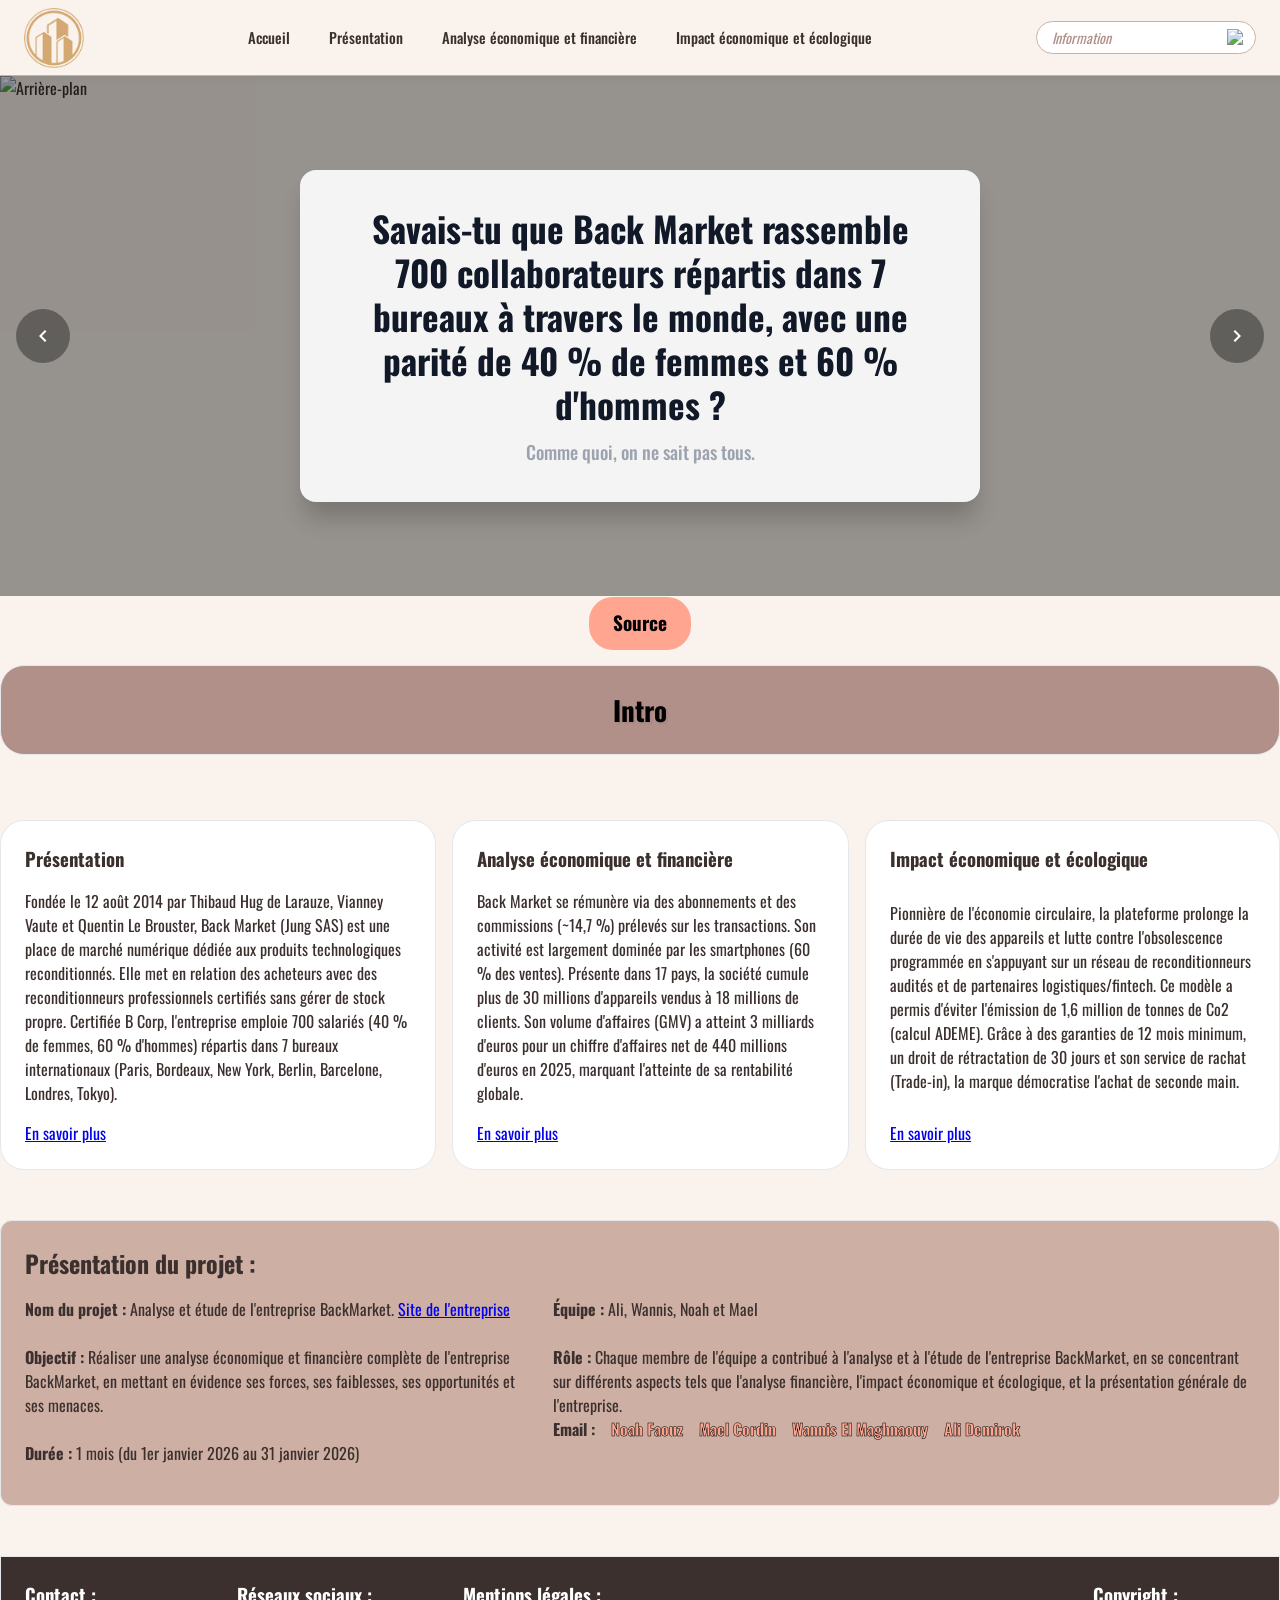
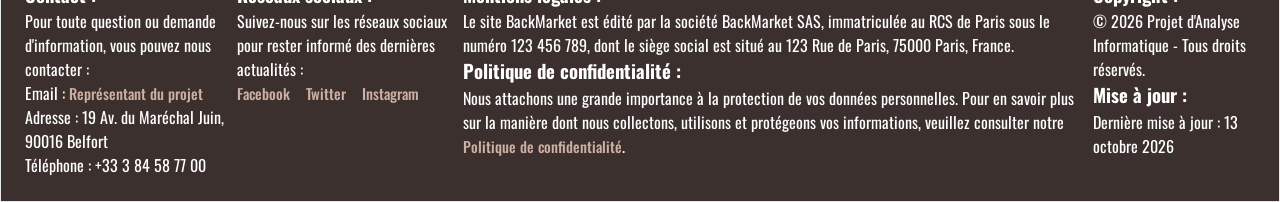
==== commit 5ad36f87: "Revise slideshow content and company information Updated images and text in the slideshow and sectio" ====
--- a/index.html
+++ b/index.html
@@ -52,29 +52,32 @@
        
         <ul data-slides>
         <li class="slideMael" data-active>
-          <img src="img_mael/Boutique.jpeg" alt="Arrière-plan" class="imgBackMael">
+          <img src="ImageMaelBoutique/Boutique1.webp" alt="Arrière-plan" class="imgBackMael">
              <div class="TexteMael">
                     <div class="Texte2Mael"> 
-                    <h1>Trouvez les meilleures offres reconditionnées</h1>  
-                    <p>Des appareils comme neufs, jusqu'à 70% moins chers.</p>
+                   <h1>Savais-tu que Back Market rassemble 700 collaborateurs 
+                    répartis dans 7 bureaux à travers le monde, avec une parité de 40 % de femmes et 60 % d'hommes ?</h1>   
+                    <p>Comme quoi, on ne sait pas tous.</p>
                     </div>
                 </div>
         </li>
         <li class="slideMael">
-          <img src="15.jpeg" alt="Arrière-plan" class="imgBackMael">
+          <img src="ImageMaelBoutique/Boutique2.webp" alt="Arrière-plan" class="imgBackMael">
              <div class="TexteMael">
                     <div class="Texte2Mael"> 
-                    <h1>Trouvez les meilleures offres reconditionnées</h1>  
-                    <p>Des appareils comme neufs, jusqu'à chers.</p>
+                  <h1>Savais-tu que l'activité de Back Market a permis 
+                    d'éviter l'émission de 1,6 million de tonnes de Co2 depuis sa création ? </h1>  
+                    <p>Comme quoi, on ne sait pas tous.</p>
                     </div>
                 </div>
         </li>
         <li class="slideMael">
-          <img src="fleur.jpeg" alt="Arrière-plan" class="imgBackMael">
+          <img src="ImageMaelBoutique/Boutique3.webp" alt="Arrière-plan" class="imgBackMael">
             <div class="TexteMael">
                     <div class="Texte2Mael"> 
-                    <h1>Trouvez les meilleures offres reconditionnées</h1>  
-                    <p>Des appareils comme neufs, jusqu'à 70% moins chers.</p>
+                    <h1>Savais-tu que le marché des smartphones représente 
+                    à lui seul 60 % de l'ensemble des ventes de produits sur Back Market ?</h1>  
+                    <p>Comme quoi, on ne sait pas tous.</p>
                     </div>
                 </div>
         </li>
@@ -103,11 +106,14 @@
                 <h3>Présentation</h3>
             </div>
             <div class="Texte-rapPréMael">
-                <p> Lorem ipsum dolor sit amet, consectetur adipiscing elit.<br>
-                    Sed do eiusmod tempor incididunt ut labore et dolore magna aliqua.<br>
-                    Ut enim ad minim veniam, quis nostrud exercitation ullamco laboris nisi ut aliquip ex ea commodo consequat.<br> 
-                    Duis aute irure dolor in reprehenderit in voluptate velit esse cillum dolore eu fugiat nulla pariatur.<br> 
-                    Excepteur sint occaecat cupidatat non proident, sunt in culpa qui officia deserunt mollit anim id est laborum.</p>
+                 <p> Fondée le 12 août 2014 par Thibaud Hug de Larauze, Vianney Vaute 
+                    et Quentin Le Brouster, Back Market (Jung SAS) est une
+                    place de marché numérique dédiée aux produits technologiques reconditionnés.
+                    Elle met en relation des acheteurs avec des reconditionneurs professionnels 
+                    certifiés sans gérer de stock propre. Certifiée B Corp, 
+                    l'entreprise emploie 700 salariés 
+                    (40 % de femmes, 60 % d'hommes) répartis dans 7 bureaux internationaux 
+                    (Paris, Bordeaux, New York, Berlin, Barcelone, Londres, Tokyo).</p>
             </div>
             <div>
                 <a href="page_Ali.html" class="lienMael">En savoir plus</a>
@@ -119,11 +125,15 @@
                 <h3>Analyse économique et financière</h3>
             </div>
             <div class="Texte-rapAnalyseMael">
-                <p> Lorem ipsum dolor sit amet, consectetur adipiscing elit.<br>
-                    Sed do eiusmod tempor incididunt ut labore et dolore magna aliqua.<br>
-                    Ut enim ad minim veniam, quis nostrud exercitation ullamco laboris nisi ut aliquip ex ea commodo consequat.<br> 
-                    Duis aute irure dolor in reprehenderit in voluptate velit esse cillum dolore eu fugiat nulla pariatur.<br> 
-                    Excepteur sint occaecat cupidatat non proident, sunt in culpa qui officia deserunt mollit anim id est laborum.</p>
+               <p> Back Market se rémunère via des 
+                    abonnements et des commissions (~14,7 %) prélevés sur les 
+                    transactions. Son activité est largement dominée par les 
+                    smartphones (60 % des ventes). Présente dans 17 pays, 
+                    la société cumule plus de 30 millions d'appareils vendus 
+                    à 18 millions de clients. Son volume d'affaires (GMV) 
+                    a atteint 3 milliards d'euros pour un chiffre d'affaires 
+                    net de 440 millions d'euros en 2025, marquant l'atteinte 
+                    de sa rentabilité globale.</p>
             </div>
             <div>
                 <a href="pageWannis.html" class="lienMael">En savoir plus</a>
@@ -135,11 +145,11 @@
                 <h3>Impact économique et écologique</h3>
             </div>
             <div class="Texte-rapImpactMael">
-                <p> Lorem ipsum dolor sit amet, consectetur adipiscing elit.<br>
-                    Sed do eiusmod tempor incididunt ut labore et dolore magna aliqua.<br>
-                    Ut enim ad minim veniam, quis nostrud exercitation ullamco laboris nisi ut aliquip ex ea commodo consequat.<br> 
-                    Duis aute irure dolor in reprehenderit in voluptate velit esse cillum dolore eu fugiat nulla pariatur.<br> 
-                    Excepteur sint occaecat cupidatat non proident, sunt in culpa qui officia deserunt mollit anim id est laborum.</p>
+               <p> Pionnière de l'économie circulaire, la plateforme prolonge la durée de vie des appareils et lutte contre 
+                    l'obsolescence programmée en s'appuyant sur un réseau 
+                    de reconditionneurs audités et de partenaires logistiques/fintech. 
+                    Ce modèle a permis d'éviter l'émission de 1,6 million de tonnes de Co2 (calcul ADEME). Grâce à des garanties de 12 mois minimum, un droit de rétractation de 30 
+                    jours et son service de rachat (Trade-in), la marque démocratise l'achat de seconde main.</p>
             </div>
             <div>
                 <a href="page_Noah.html" class="lienMael">En savoir plus</a>
@@ -235,4 +245,4 @@
     </footer>
 
 </body>
-</html>+</html>
--- a/BackMarket.css
+++ b/BackMarket.css
@@ -396,8 +396,6 @@
     transition: all 0.2s ease;
 }
 
-
-
 /* ==========================================================================
    4. BOUTONS & SECTIONS GENERALES
    ========================================================================== */
@@ -435,6 +433,197 @@
 .section > p {
   max-width: 700px;
   margin: 0 auto;
+}
+
+
+/* ==========================================================================
+   3.Page Présentation 
+   ========================================================================== */
+
+/*Texte*/
+.TexteAli{
+    flex: 1;
+    min-width: 0;
+    padding: 0px 15px 15px 15px;
+    border-radius: 24px;
+    border: 1px solid #e5e7eb; 
+}
+
+
+/*Grande Partie 1 et 4*/
+.Partie1Ali, 
+.Partie4Ali {
+    display: flex;
+    flex-direction: column;
+    gap: 24px;
+    width: min(100% - 40px, 1300px);
+    margin: 40px auto;
+}
+
+/*Les titres*/
+.TitreAli {
+    width: 100%;
+    box-sizing: border-box;
+    margin: 0 0 16px;
+    padding: 5px;
+    background: var(--brun);
+    border-radius: 24px;
+    border: 1px solid #e5e7eb;
+    font-size: large;
+    font-weight: bolder;
+    text-transform: capitalize;
+    text-shadow: 2px 2px 2px rgba(0, 0, 0, 0.05);
+    display: flex;
+    justify-content: center;
+}
+
+.TexteAli1Ali {
+    min-width: 0;
+    padding: 12px 16px;
+    overflow-wrap: anywhere;
+}
+
+
+/* les images*/
+.image1Ali img,
+.imageAli img {
+    width: 40%;
+    object-fit: cover;
+}
+
+.image1Ali img {
+    width: 100%;
+    height: 100%;
+    display: block;
+    padding: 0;
+    border-radius: 23px 23px 0 0;
+}
+.imageAli img {
+    width: 40%;
+    height: auto;
+    min-width: 0;
+    padding: 0;
+    border-radius: 24px;
+    object-fit: cover;
+}
+
+/*sous le texte de l'idée général*/
+.SousTirte1Ali,
+.SousTirte2Ali {
+    flex: 1;
+    min-width: 0;
+    margin-top: 0;
+    padding: 0px 15px 15px 15px;
+
+    border-radius: 24px;
+    border: 1px solid #e5e7eb;
+    background: var(--rose);
+}
+
+/* Structurations des images dans les box*/
+.image1Ali {
+    height: 150px;
+    margin-top: 0;
+}
+
+.imagesAli{
+    display: grid;
+    grid-template-columns: repeat(4, minmax(0, 1fr));
+    gap: 16px;
+}
+
+.image1Ali,
+.imageAli {
+    width: 100%;
+    margin-top: 5px;
+    display: flex;
+    align-items: stretch;
+    gap: 24px;
+
+}
+
+/*Les petites box*/
+.structureAli{
+    width: 100%;
+    min-width: 0;
+    min-height: 250px;
+    height: auto;
+    margin: 0;
+    padding: 0;
+    background: var(--couleur-saumon);
+    border-radius: 24px;
+    border: 1px solid #e5e7eb;
+}
+
+.structureAli:hover{
+    box-shadow: 0 10px 15px -3px rgba(0, 0, 0, 0.1), 0 4px 6px -2px rgba(0, 0, 0, 0.05);
+    transform: scale(1.02) translateY(-2px);
+    transition: all 0.2s ease;
+}
+
+.ButALIAli{
+    list-style-type: none;
+    display: flex;
+    flex-direction: row;
+    flex-wrap: wrap;
+    gap: 12px;
+    justify-content: center;
+    align-items: stretch;
+    
+}
+
+.ButAli{   
+    padding: 5px;
+    background: var(--couleur-saumon);
+    border-radius: 24px;
+    border: 1px solid #e5e7eb;
+
+}
+
+.ButAli:hover{   
+   box-shadow: 0 10px 15px -3px rgba(0, 0, 0, 0.1), 0 4px 6px -2px rgba(0, 0, 0, 0.05);
+    transform: scale(1.02) translateY(-2px);
+    transition: all 0.2s ease;
+
+}
+
+/*sous le texte de l'idée général*/
+.soustitre4Ali{
+    padding: 24px;
+    background: #ffffff;
+    border-radius: 24px;
+    border: 1px solid #e5e7eb;
+
+}
+
+
+
+
+@media (max-width: 640px) {
+    .imagesAli {
+        grid-template-columns: minmax(0, 1fr);
+    }
+
+    .imageAli {
+        flex-direction: column;
+    }
+
+    .imageAli img {
+        width: 100%;
+        height: 220px;
+        flex: none;
+    }
+
+    .image1Ali img,
+    .image2Ali img {
+        width: 100%;
+    }
+}
+
+@media (min-width: 641px) and (max-width: 960px) {
+    .imagesAli {
+        grid-template-columns: repeat(2, minmax(0, 1fr));
+    }
 }
 
 /* ==========================================================================
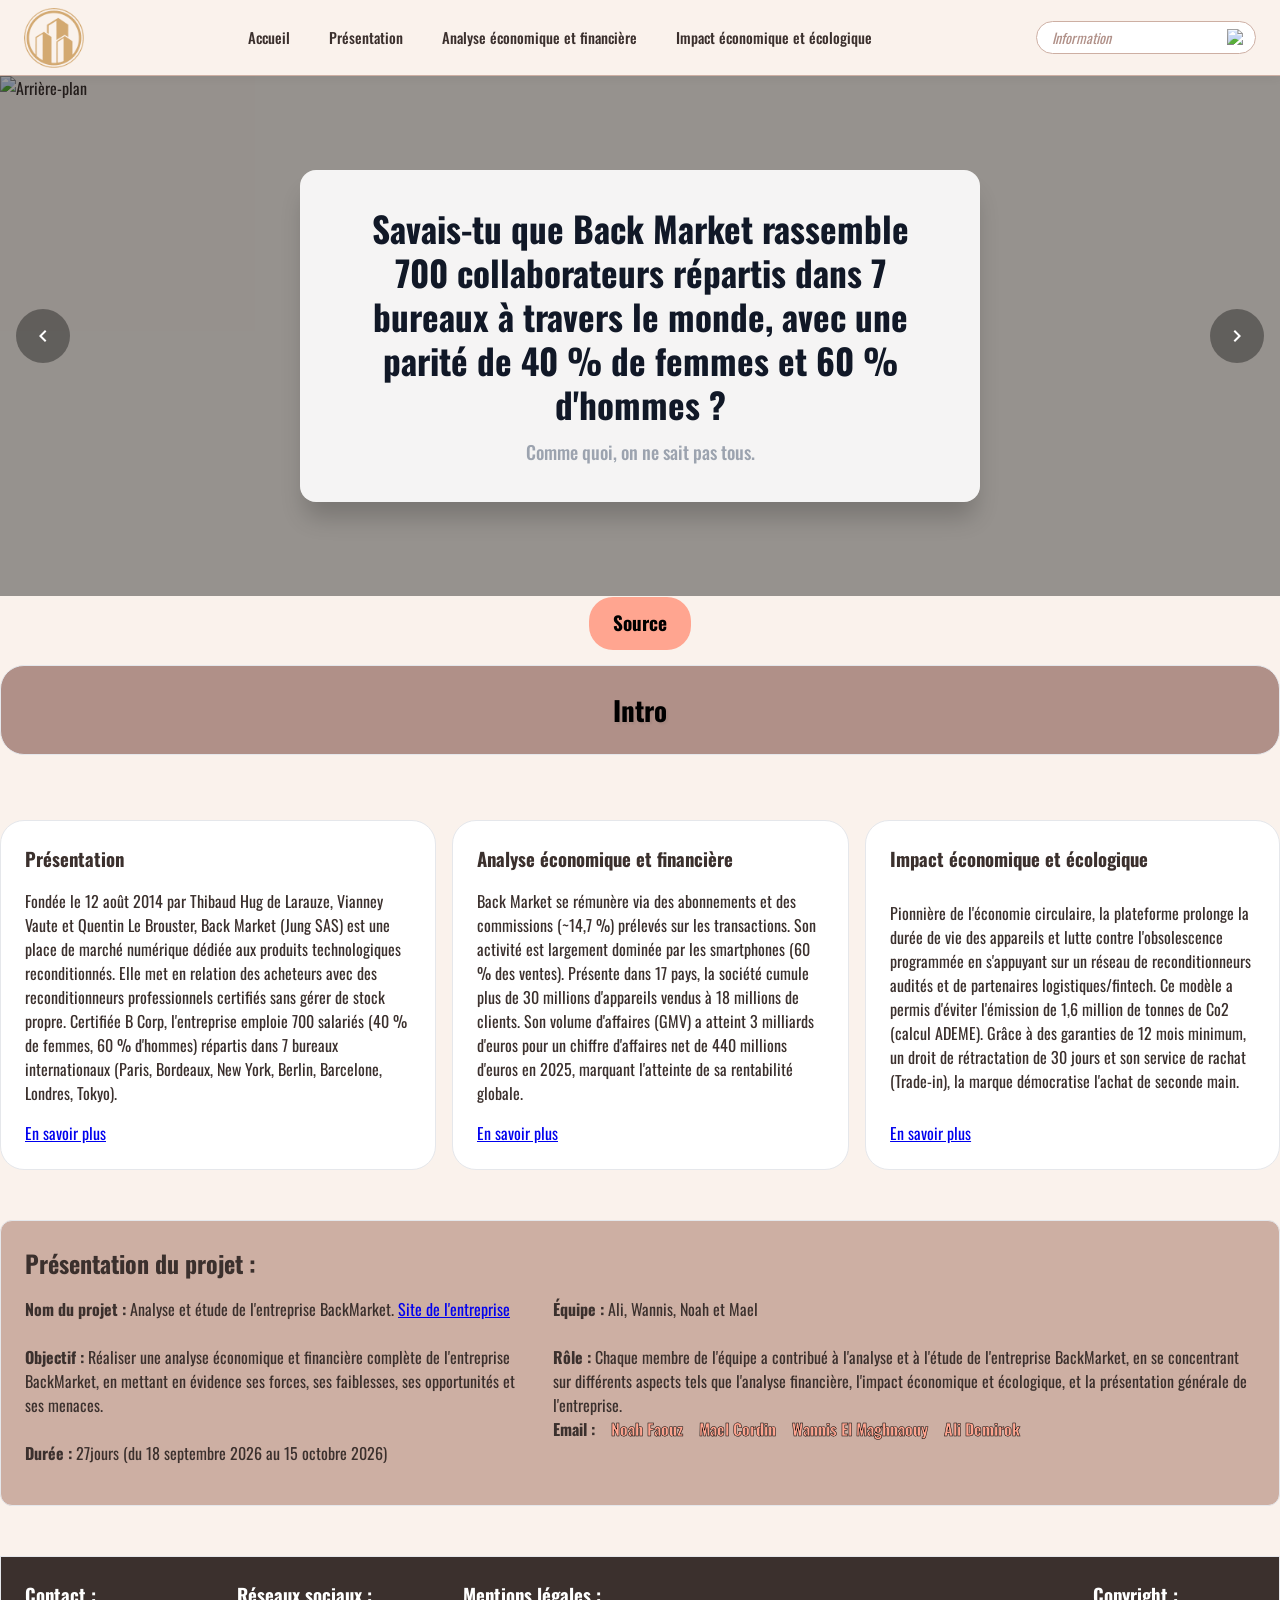
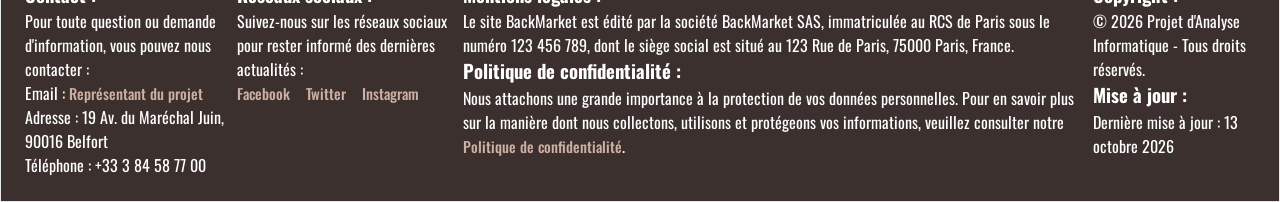
==== commit 9bdb9030: "Update project duration in index.html" ====
--- a/index.html
+++ b/index.html
@@ -168,7 +168,7 @@
                     <strong>Nom du projet :</strong> Analyse et étude de l'entreprise BackMarket.
                     <a href="page_BackMarket.html" target="_blank">Site de l'entreprise</a> <br><br>
                     <strong>Objectif :</strong> Réaliser une analyse économique et financière complète de l'entreprise BackMarket, en mettant en évidence ses forces, ses faiblesses, ses opportunités et ses menaces. <br><br>
-                    <strong>Durée :</strong> 1 mois (du 1er janvier 2026 au 31 janvier 2026)
+                    <strong>Durée :</strong> 27jours (du 18 septembre 2026 au 15 octobre 2026)
                 </li>
 
                 <li>
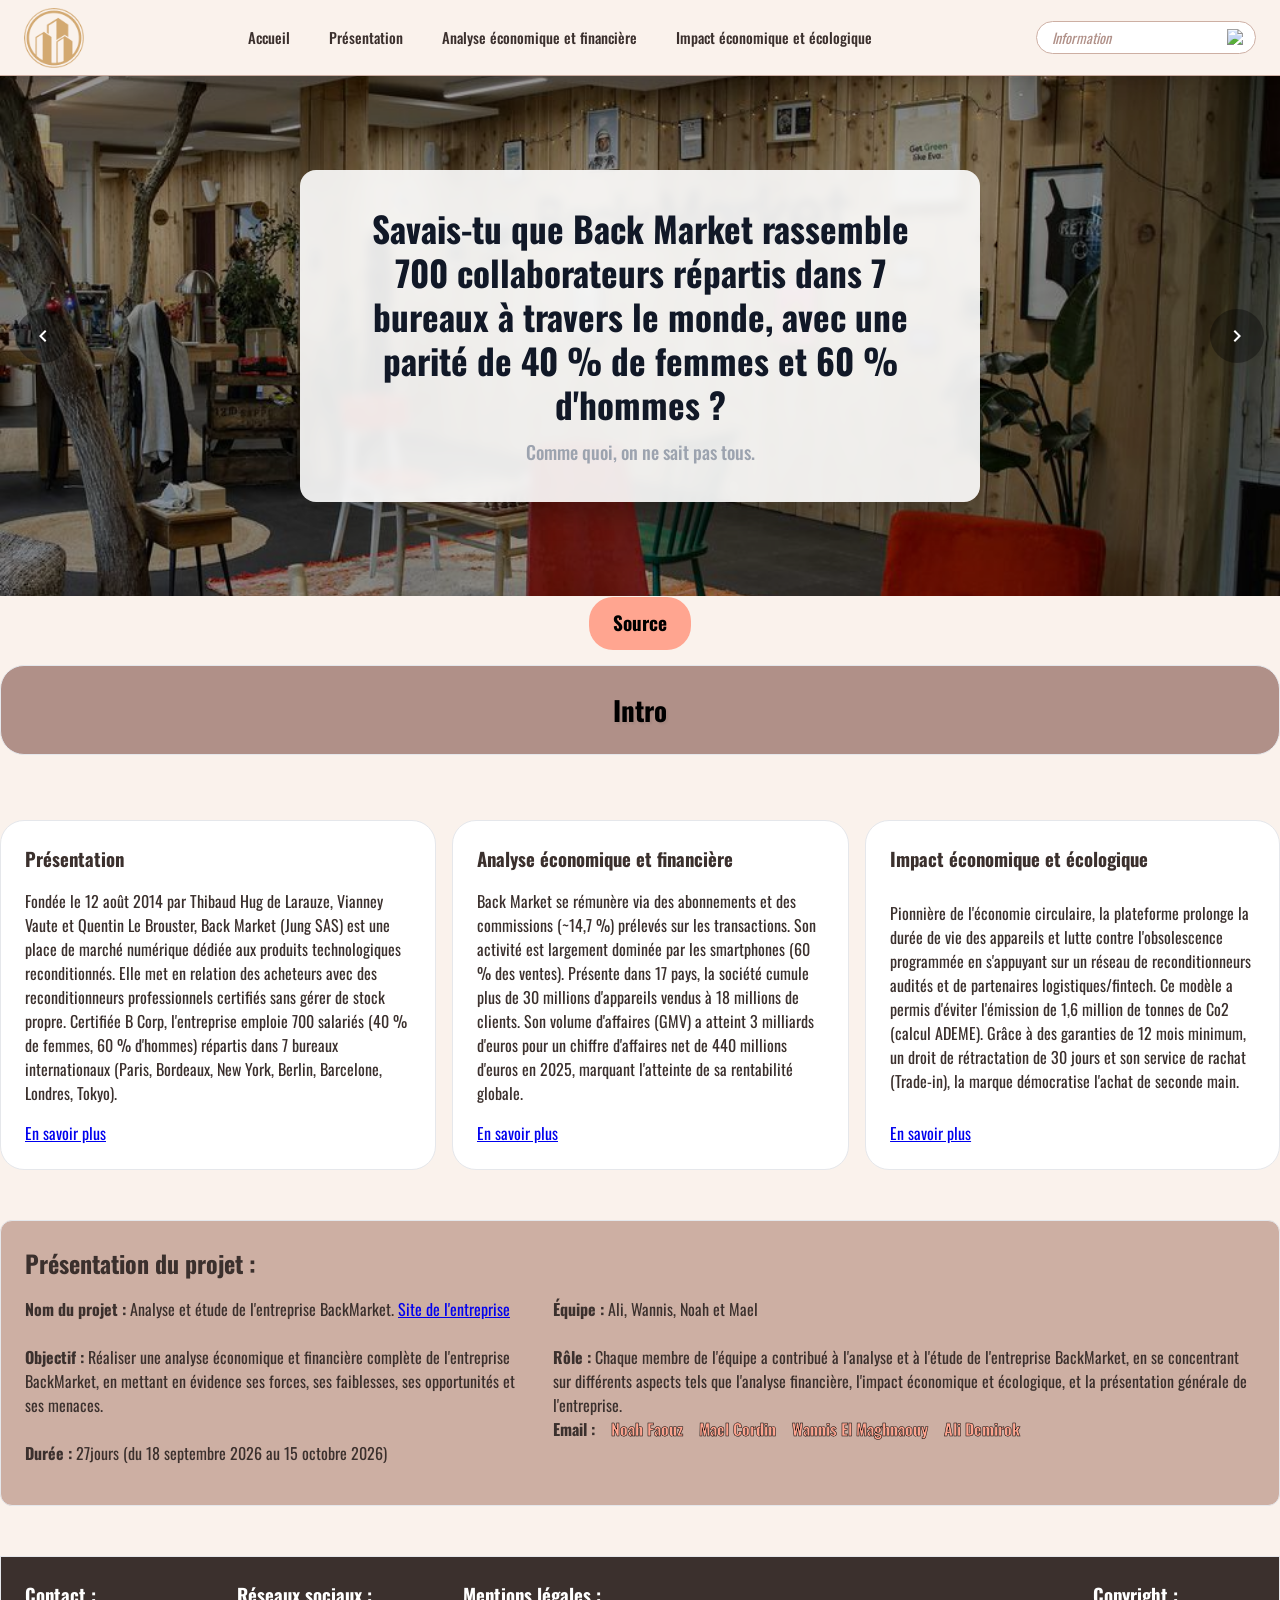
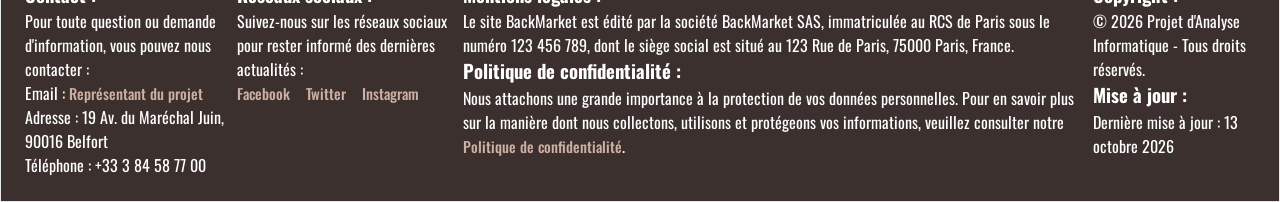
==== commit 655574d7: "Update image formats in index.html Replaced .webp images with .jpg images for slides." ====
--- a/index.html
+++ b/index.html
@@ -52,7 +52,7 @@
        
         <ul data-slides>
         <li class="slideMael" data-active>
-          <img src="ImageMaelBoutique/Boutique1.webp" alt="Arrière-plan" class="imgBackMael">
+          <img src="ImageMaelBoutique/Boutique1.jpg" alt="Arrière-plan" class="imgBackMael">
              <div class="TexteMael">
                     <div class="Texte2Mael"> 
                    <h1>Savais-tu que Back Market rassemble 700 collaborateurs 
@@ -62,7 +62,7 @@
                 </div>
         </li>
         <li class="slideMael">
-          <img src="ImageMaelBoutique/Boutique2.webp" alt="Arrière-plan" class="imgBackMael">
+          <img src="ImageMaelBoutique/Boutique2.jpg" alt="Arrière-plan" class="imgBackMael">
              <div class="TexteMael">
                     <div class="Texte2Mael"> 
                   <h1>Savais-tu que l'activité de Back Market a permis 
